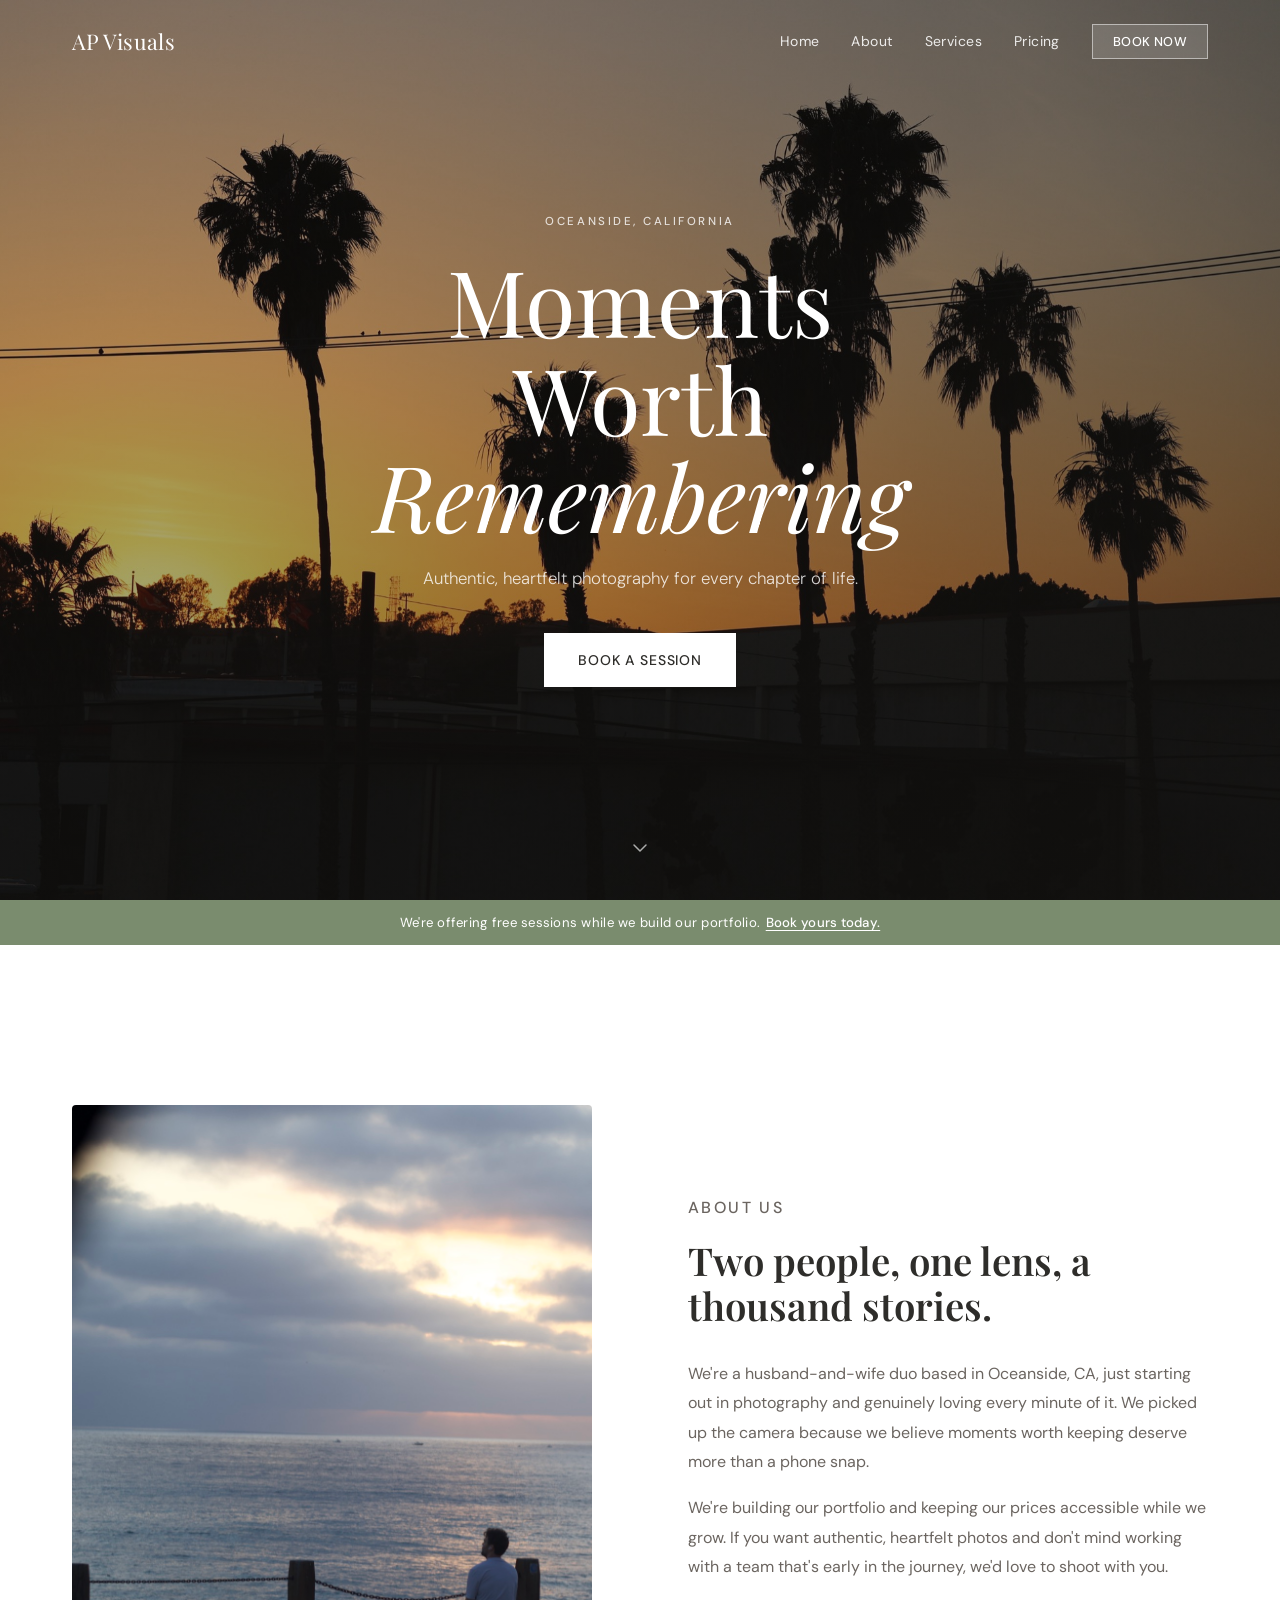
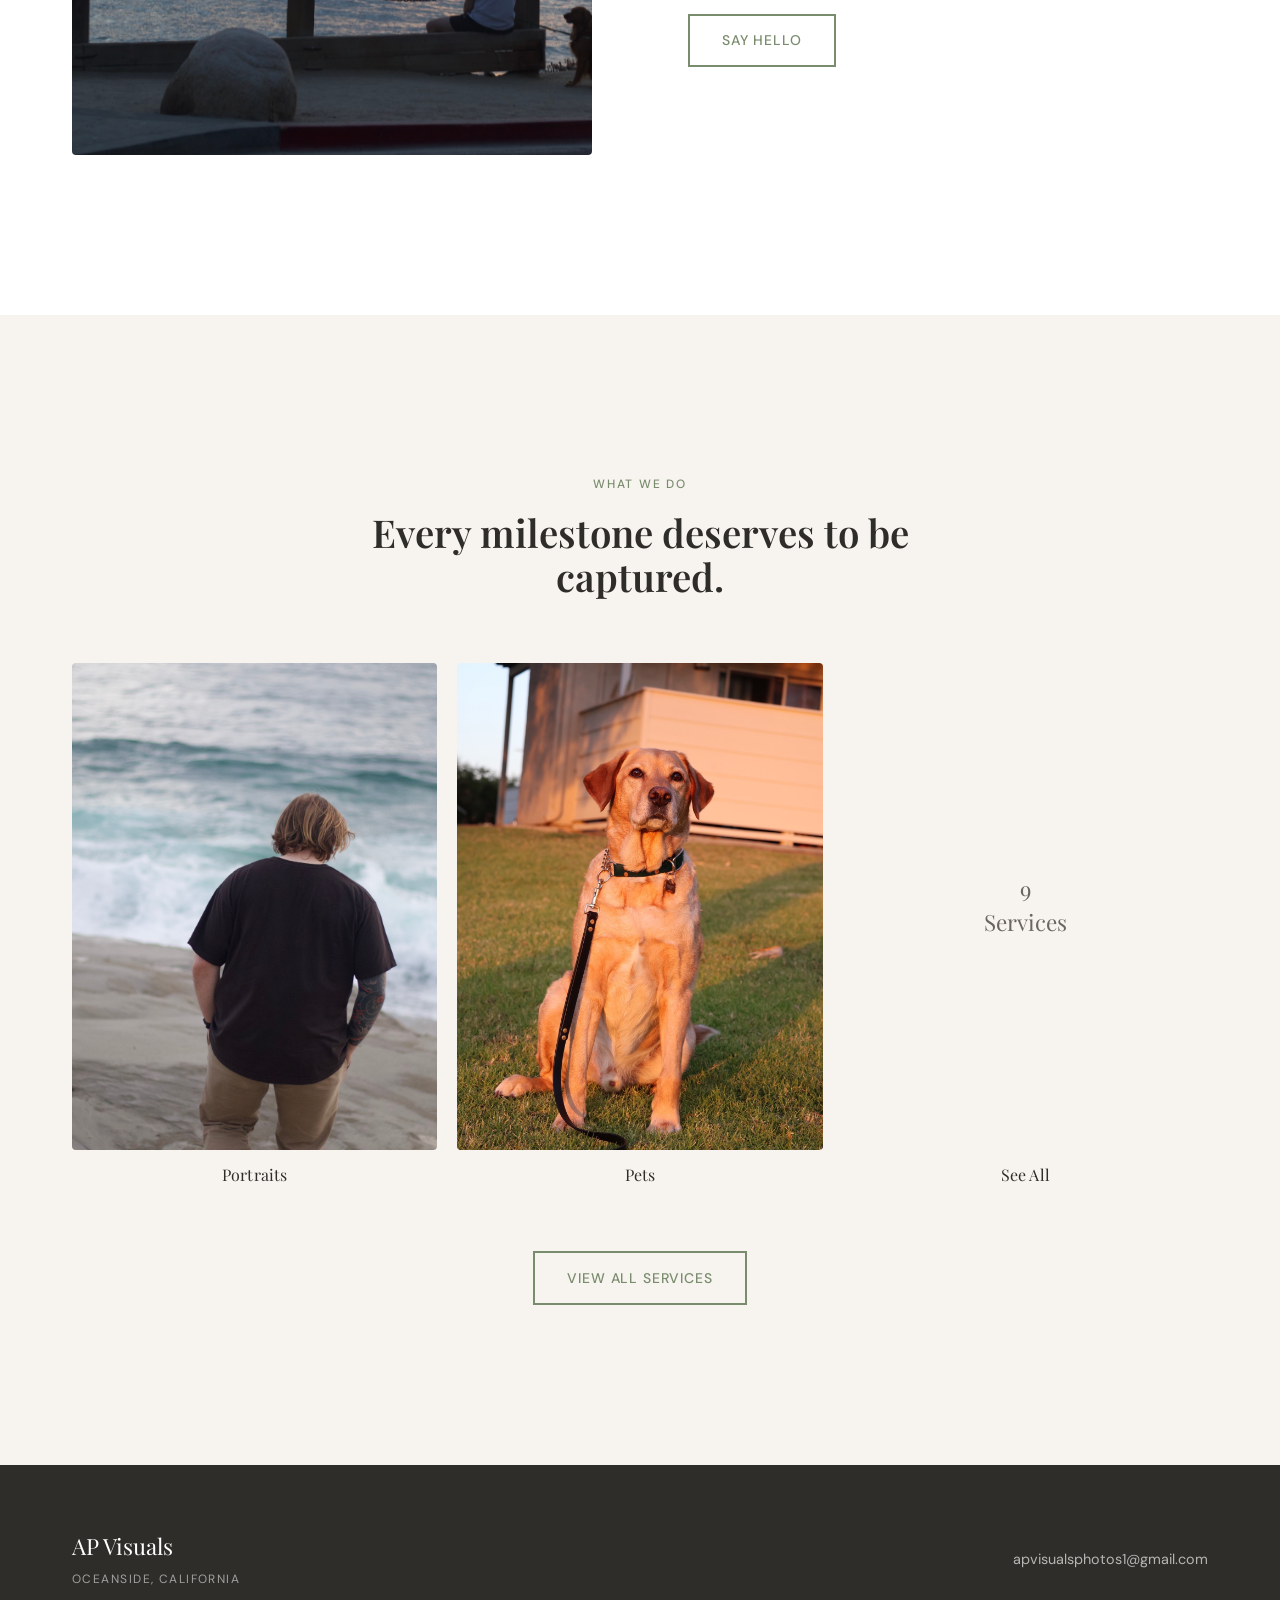
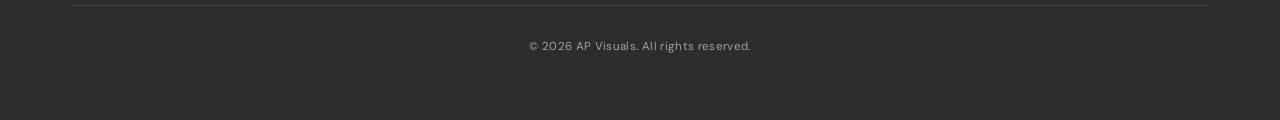
==== index.html @ c4704f96 "Update contact email to apvisualsphotos1@gmail.com across all pages Co-Authored-By: Claude Sonnet 4." ====
<!DOCTYPE html>
<html lang="en">
<head>
  <meta charset="UTF-8">
  <meta name="viewport" content="width=device-width, initial-scale=1.0">
  <meta name="description" content="AP Visuals - Professional photography in Oceanside, CA. Portraits, couples, families, pets, proposals, graduations, military homecomings, promotions, and retirements.">
  <title>AP Visuals | Oceanside, CA Photography</title>
  <link rel="preconnect" href="https://fonts.googleapis.com">
  <link rel="preconnect" href="https://fonts.gstatic.com" crossorigin>
  <link href="https://fonts.googleapis.com/css2?family=Playfair+Display:ital,wght@0,400;0,600;1,400&family=DM+Sans:opsz,wght@9..40,300;9..40,400;9..40,500&display=swap" rel="stylesheet">
  <link rel="stylesheet" href="css/styles.css?v=2">
  <script>if ('scrollRestoration' in history) history.scrollRestoration = 'manual';</script>
</head>
<body>

  <!-- ── Navigation ────────────────────────────── -->
  <nav class="nav" id="nav">
    <div class="nav__inner">
      <a href="#home" class="nav__logo">AP Visuals</a>
      <button class="nav__toggle" id="navToggle" aria-label="Open menu" aria-expanded="false">
        <span></span><span></span><span></span>
      </button>
      <ul class="nav__links" id="navLinks">
        <li><a href="#home">Home</a></li>
        <li><a href="#about">About</a></li>
        <li><a href="services.html">Services</a></li>
        <li><a href="pricing.html">Pricing</a></li>
        <li><a href="contact.html" class="nav__cta">Book Now</a></li>
      </ul>
    </div>
  </nav>

  <!-- ── Hero ──────────────────────────────────── -->
  <section class="hero" id="home">
    <div class="hero__image">
      <img
        src="Photos/IMG_0176.JPG"
        alt="Palm trees silhouetted against an Oceanside sunset"
        loading="eager"
      >
    </div>
    <div class="hero__overlay"></div>
    <div class="hero__content">
      <p class="hero__eyebrow">Oceanside, California</p>
      <h1 class="hero__title">Moments Worth<br><em>Remembering</em></h1>
      <p class="hero__sub">Authentic, heartfelt photography for every chapter of life.</p>
      <a href="contact.html" class="btn btn--light">Book a Session</a>
    </div>
    <a href="#about" class="hero__scroll" aria-label="Scroll down">
      <svg width="24" height="24" viewBox="0 0 24 24" fill="none" stroke="currentColor" stroke-width="1.5" stroke-linecap="round" stroke-linejoin="round">
        <polyline points="6 9 12 15 18 9"></polyline>
      </svg>
    </a>
  </section>

  <!-- ── Promo Banner ──────────────────────────── -->
  <div class="promo-banner">
    We're offering free sessions while we build our portfolio.<a href="contact.html">Book yours today.</a>
  </div>

  <!-- ── About ──────────────────────────────────── -->
  <section class="about" id="about">
    <div class="container about__grid">
      <div class="about__image fade-in">
        <img
          src="Photos/IMG_0569.jpg"
          alt="Person watching the ocean at sunset with their dog"
        >
      </div>
      <div class="about__text fade-in">
        <p class="section-eyebrow">About Us</p>
        <h2>Two people, one lens, a thousand stories.</h2>
        <p>We're a husband-and-wife duo based in Oceanside, CA, just starting out in photography and genuinely loving every minute of it. We picked up the camera because we believe moments worth keeping deserve more than a phone snap.</p>
        <p>We're building our portfolio and keeping our prices accessible while we grow. If you want authentic, heartfelt photos and don't mind working with a team that's early in the journey, we'd love to shoot with you.</p>
        <a href="contact.html" class="btn btn--outline">Say Hello</a>
      </div>
    </div>
  </section>

  <!-- ── Services Teaser ───────────────────────── -->
  <section class="services-teaser">
    <div class="container">
      <div class="section-header fade-in">
        <p class="section-eyebrow">What We Do</p>
        <h2>Every milestone deserves to be captured.</h2>
      </div>

      <div class="services-teaser__grid">

        <div class="service-card fade-in">
          <div class="service-card__image">
            <img src="Photos/IMG_0620.jpg" alt="Portrait at the Oceanside coast">
          </div>
          <p class="service-card__label">Portraits</p>
        </div>

        <div class="service-card fade-in">
          <div class="service-card__image">
            <img src="Photos/IMG_0163.JPG" alt="Golden retriever in golden hour light">
          </div>
          <p class="service-card__label">Pets</p>
        </div>

        <a href="services.html" class="service-card service-card--cta fade-in">
          <div class="service-card__image">
            <p>9<br>Services</p>
          </div>
          <p class="service-card__label">See All</p>
        </a>

      </div>

      <div class="services-teaser__cta fade-in">
        <a href="services.html" class="btn btn--outline">View All Services</a>
      </div>
    </div>
  </section>

  <!-- ── Footer ─────────────────────────────────── -->
  <footer class="footer" id="contact">
    <div class="container footer__inner">
      <div class="footer__brand">
        <p class="footer__logo">AP Visuals</p>
        <p class="footer__tagline">Oceanside, California</p>
      </div>
      <div class="footer__contact">
        <a href="mailto:apvisualsphotos1@gmail.com">apvisualsphotos1@gmail.com</a>
      </div>
      <p class="footer__copy">&copy; 2026 AP Visuals. All rights reserved.</p>
    </div>
  </footer>

  <button class="back-to-top" id="backToTop" aria-label="Back to top">
    <svg width="16" height="16" viewBox="0 0 24 24" fill="none" stroke="currentColor" stroke-width="2.5" stroke-linecap="round" stroke-linejoin="round">
      <polyline points="18 15 12 9 6 15"></polyline>
    </svg>
    Back to top
  </button>

  <script src="js/main.js"></script>
</body>
</html>
---- css/styles.css ----
/* ─── Custom Properties ─────────────────────────── */
:root {
  --bg:          #FFFFFF;
  --bg-alt:      #F7F4EF;
  --accent:      #7A8C6E;
  --accent-dark: #5E6E54;
  --text:        #2E2D2A;
  --text-light:  #6B6560;
  --white:       #FFFFFF;
  --border:      #E2DDD7;

  --font-serif: 'Playfair Display', Georgia, serif;
  --font-sans:  'DM Sans', system-ui, sans-serif;

  --space-sm:  1rem;
  --space-md:  2rem;
  --space-lg:  4rem;
  --space-xl:  6rem;
  --space-2xl: 10rem;

  --radius:     4px;
  --transition: 0.3s ease;
  --max-width:  1200px;
}

/* ─── Reset ─────────────────────────────────────── */
*, *::before, *::after { box-sizing: border-box; margin: 0; padding: 0; }
html { scroll-behavior: smooth; }
body {
  font-family: var(--font-sans);
  background: var(--bg);
  color: var(--text);
  line-height: 1.6;
  -webkit-font-smoothing: antialiased;
}
img { display: block; width: 100%; height: 100%; object-fit: cover; }
a { color: inherit; text-decoration: none; }
ul { list-style: none; }

/* ─── Typography ─────────────────────────────────── */
h1, h2, h3 {
  font-family: var(--font-serif);
  line-height: 1.15;
  font-weight: 600;
}
h2 { font-size: clamp(1.8rem, 3vw, 2.6rem); }

/* ─── Utilities ──────────────────────────────────── */
.container {
  max-width: var(--max-width);
  margin: 0 auto;
  padding: 0 var(--space-md);
}

.section-eyebrow {
  font-size: 0.75rem;
  font-weight: 500;
  letter-spacing: 0.15em;
  text-transform: uppercase;
  color: var(--accent);
  margin-bottom: var(--space-sm);
}

.section-header {
  text-align: center;
  margin-bottom: var(--space-lg);
}

.section-header h2 {
  max-width: 560px;
  margin: 0 auto;
}

/* ─── Buttons ────────────────────────────────────── */
.btn {
  display: inline-block;
  padding: 0.85rem 2rem;
  font-family: var(--font-sans);
  font-size: 0.875rem;
  font-weight: 500;
  letter-spacing: 0.06em;
  text-transform: uppercase;
  border: 2px solid transparent;
  cursor: pointer;
  transition: background var(--transition), color var(--transition), border-color var(--transition);
}

.btn--light {
  background: var(--white);
  color: var(--text);
  border-color: var(--white);
}
.btn--light:hover {
  background: transparent;
  color: var(--white);
}

.btn--outline {
  background: transparent;
  color: var(--accent);
  border-color: var(--accent);
}
.btn--outline:hover {
  background: var(--accent);
  color: var(--white);
}

.btn--primary {
  background: var(--accent);
  color: var(--white);
  border-color: var(--accent);
}
.btn--primary:hover {
  background: var(--accent-dark);
  border-color: var(--accent-dark);
}

/* ─── Navigation ─────────────────────────────────── */
.nav {
  position: fixed;
  top: 0;
  left: 0;
  right: 0;
  z-index: 100;
  padding: 1.5rem 0;
  transition: background var(--transition), padding var(--transition), box-shadow var(--transition);
}

.nav.scrolled {
  background: var(--bg);
  padding: 1rem 0;
  box-shadow: 0 1px 20px rgba(46, 45, 42, 0.08);
}

.nav__inner {
  max-width: var(--max-width);
  margin: 0 auto;
  padding: 0 var(--space-md);
  display: flex;
  align-items: center;
  justify-content: space-between;
}

.nav__logo {
  font-family: var(--font-serif);
  font-size: 1.35rem;
  color: var(--white);
  letter-spacing: 0.02em;
  transition: color var(--transition);
}
.nav.scrolled .nav__logo { color: var(--text); }

.nav__links {
  display: flex;
  align-items: center;
  gap: var(--space-md);
}

.nav__links a {
  font-size: 0.875rem;
  font-weight: 400;
  color: rgba(255, 255, 255, 0.88);
  letter-spacing: 0.03em;
  transition: color var(--transition);
}
.nav__links a:hover { color: var(--white); }
.nav.scrolled .nav__links a { color: var(--text-light); }
.nav.scrolled .nav__links a:hover { color: var(--text); }

.nav__cta {
  padding: 0.5rem 1.25rem !important;
  background: rgba(255, 255, 255, 0.15) !important;
  color: var(--white) !important;
  border: 1px solid rgba(255, 255, 255, 0.5) !important;
  font-weight: 500 !important;
  letter-spacing: 0.05em;
  font-size: 0.8rem !important;
  text-transform: uppercase;
  transition: background var(--transition), border-color var(--transition) !important;
}
.nav__cta:hover {
  background: var(--white) !important;
  color: var(--text) !important;
  border-color: var(--white) !important;
}
.nav.scrolled .nav__cta {
  background: var(--accent) !important;
  color: var(--white) !important;
  border-color: var(--accent) !important;
}
.nav.scrolled .nav__cta:hover {
  background: var(--accent-dark) !important;
  border-color: var(--accent-dark) !important;
}

/* Hamburger */
.nav__toggle {
  display: none;
  flex-direction: column;
  gap: 5px;
  background: none;
  border: none;
  cursor: pointer;
  padding: 4px;
}
.nav__toggle span {
  display: block;
  width: 24px;
  height: 2px;
  background: var(--white);
  transition: background var(--transition);
}
.nav.scrolled .nav__toggle span { background: var(--text); }

/* ─── Hero ───────────────────────────────────────── */
.hero {
  position: relative;
  height: 100svh;
  min-height: 620px;
  display: flex;
  align-items: center;
  justify-content: center;
  text-align: center;
  overflow: hidden;
}

.hero__image {
  position: absolute;
  inset: 0;
  z-index: 0;
}

.hero__overlay {
  position: absolute;
  inset: 0;
  background: linear-gradient(
    160deg,
    rgba(30, 28, 25, 0.28) 0%,
    rgba(30, 28, 25, 0.55) 100%
  );
  z-index: 1;
}

.hero__content {
  position: relative;
  z-index: 2;
  color: var(--white);
  padding: 0 var(--space-md);
  max-width: 720px;
  animation: fadeUp 1s 0.2s ease both;
}

.hero__eyebrow {
  font-size: 0.72rem;
  font-weight: 500;
  letter-spacing: 0.22em;
  text-transform: uppercase;
  color: rgba(255, 255, 255, 0.78);
  margin-bottom: 1.25rem;
}

.hero__title {
  font-family: var(--font-serif);
  font-size: clamp(3rem, 7.5vw, 5.75rem);
  line-height: 1.06;
  font-weight: 400;
  margin-bottom: 1.25rem;
}
.hero__title em {
  font-style: italic;
}

.hero__sub {
  font-size: 1.05rem;
  font-weight: 300;
  color: rgba(255, 255, 255, 0.82);
  line-height: 1.75;
  margin-bottom: 2.5rem;
}

.hero__scroll {
  position: absolute;
  bottom: 2rem;
  left: 50%;
  transform: translateX(-50%);
  z-index: 2;
  color: rgba(255, 255, 255, 0.65);
  animation: bounce 2s 1.5s ease-in-out infinite;
  transition: color var(--transition);
}
.hero__scroll:hover { color: var(--white); }

/* ─── About ──────────────────────────────────────── */
.about {
  padding: var(--space-2xl) 0;
}

.about__grid {
  display: grid;
  grid-template-columns: 1fr 1fr;
  gap: var(--space-xl);
  align-items: center;
}

.about__image {
  aspect-ratio: 4 / 5;
  overflow: hidden;
  border-radius: var(--radius);
}
.about__image img {
  transition: transform 0.65s ease;
}
.about__image:hover img { transform: scale(1.04); }

.about__text h2 {
  margin-bottom: var(--space-md);
}

.about__text p {
  font-size: 1rem;
  color: var(--text-light);
  line-height: 1.85;
  margin-bottom: var(--space-sm);
}

.about__text .btn { margin-top: var(--space-sm); }

/* ─── Services ───────────────────────────────────── */

.service-card {
  cursor: pointer;
  text-decoration: none;
  display: block;
}

.service-card__image {
  aspect-ratio: 3 / 4;
  overflow: hidden;
  border-radius: var(--radius);
}

.service-card__image img {
  transition: transform 0.55s ease;
  image-orientation: none;
}
.service-card:hover .service-card__image img { transform: scale(1.05); }

.service-card__image--placeholder {
  background: linear-gradient(145deg, #ede9e2 0%, #ddd8cf 100%);
}

.service-card__label {
  font-family: var(--font-serif);
  font-size: 1rem;
  font-weight: 400;
  color: var(--text);
  text-align: center;
  padding: 0.75rem 0 0;
  letter-spacing: 0.01em;
}

/* CTA card */
.service-card--cta .service-card__image {
  background: var(--bg-alt);
  display: flex;
  align-items: center;
  justify-content: center;
  transition: background var(--transition);
}
.service-card--cta:hover .service-card__image { background: var(--accent); }

.service-card--cta .service-card__image p {
  font-family: var(--font-serif);
  font-size: 1.4rem;
  font-weight: 400;
  color: var(--text-light);
  text-align: center;
  line-height: 1.5;
  transition: color var(--transition);
}
.service-card--cta:hover .service-card__image p { color: var(--white); }

/* Services teaser (homepage) */
.services-teaser {
  padding: var(--space-2xl) 0;
  background: var(--bg-alt);
}

.services-teaser__grid {
  display: grid;
  grid-template-columns: repeat(3, 1fr);
  gap: 1.25rem;
  margin-bottom: var(--space-lg);
}

.services-teaser__cta { text-align: center; }

/* Full services grid (services.html) */
.services-full {
  padding: var(--space-xl) 0 var(--space-2xl);
}

.services-full__grid {
  display: grid;
  grid-template-columns: repeat(3, 1fr);
  gap: 1.5rem 1.25rem;
}

/* ─── Nav active link ────────────────────────────── */
.nav__active {
  color: var(--accent) !important;
}

/* ─── Page Hero (inner pages) ────────────────────── */
.page-hero {
  position: relative;
  height: 42vh;
  min-height: 300px;
  display: flex;
  align-items: center;
  justify-content: center;
  text-align: center;
  overflow: hidden;
  margin-top: 0;
}

.page-hero__image {
  position: absolute;
  inset: 0;
  z-index: 0;
}

.page-hero__overlay {
  position: absolute;
  inset: 0;
  background: rgba(30, 28, 25, 0.58);
  z-index: 1;
}

.page-hero__content {
  position: relative;
  z-index: 2;
  color: var(--white);
  padding: 0 var(--space-md);
  animation: fadeUp 0.8s ease both;
}

.page-hero__title {
  font-family: var(--font-serif);
  font-size: clamp(2rem, 5vw, 3.5rem);
  font-weight: 400;
  margin-top: 0.75rem;
}

/* ─── Pricing intro ──────────────────────────────── */
.pricing-intro {
  padding: var(--space-lg) 0 0;
}

.pricing-intro__inner {
  max-width: 640px;
  margin: 0 auto;
  text-align: center;
}

.pricing-intro__inner p {
  font-size: 1rem;
  color: var(--text-light);
  line-height: 1.8;
  margin-bottom: var(--space-sm);
}

.pricing-intro__note {
  font-size: 0.8rem !important;
  letter-spacing: 0.04em;
  color: var(--accent) !important;
  text-transform: uppercase;
}

/* ─── Pricing cards ──────────────────────────────── */
.pricing-section {
  padding: var(--space-lg) 0 var(--space-2xl);
}

.pricing__grid {
  display: grid;
  grid-template-columns: repeat(3, 1fr);
  gap: 1.5rem;
  align-items: start;
  margin-bottom: var(--space-lg);
}

.pricing-card {
  background: var(--white);
  border: 1px solid var(--border);
  border-radius: var(--radius);
  padding: 2.5rem 2rem;
  display: flex;
  flex-direction: column;
  gap: var(--space-md);
  position: relative;
}

.pricing-card--featured {
  border-color: var(--accent);
  box-shadow: 0 8px 40px rgba(122, 140, 110, 0.15);
  transform: translateY(-8px);
}

.pricing-card__badge {
  position: absolute;
  top: -1px;
  left: 50%;
  transform: translateX(-50%);
  background: var(--accent);
  color: var(--white);
  font-size: 0.7rem;
  font-weight: 500;
  letter-spacing: 0.1em;
  text-transform: uppercase;
  padding: 0.3rem 1rem;
  border-radius: 0 0 4px 4px;
}

.pricing-card__name {
  font-family: var(--font-serif);
  font-size: 1.4rem;
  font-weight: 400;
  color: var(--text);
  margin-bottom: 0.5rem;
}

.pricing-card__price {
  margin-bottom: 0.25rem;
}

.pricing-card__price span {
  font-family: var(--font-serif);
  font-size: 3rem;
  font-weight: 600;
  color: var(--text);
  line-height: 1;
}

.pricing-card__sub {
  font-size: 0.875rem;
  color: var(--text-light);
  line-height: 1.5;
}

.pricing-card__features {
  list-style: none;
  display: flex;
  flex-direction: column;
  gap: 0.65rem;
  flex: 1;
}

.pricing-card__features li {
  font-size: 0.9rem;
  color: var(--text-light);
  padding-left: 1.25rem;
  position: relative;
}

.pricing-card__features li::before {
  content: '';
  position: absolute;
  left: 0;
  top: 0.55em;
  width: 6px;
  height: 6px;
  border-radius: 50%;
  background: var(--accent);
}

.pricing-card .btn {
  width: 100%;
  text-align: center;
}

.pricing__fine-print {
  text-align: center;
  font-size: 0.875rem;
  color: var(--text-light);
  max-width: 600px;
  margin: 0 auto;
  line-height: 1.8;
}

/* ─── FAQ ────────────────────────────────────────── */
.faq {
  padding: var(--space-2xl) 0;
  background: var(--bg-alt);
}

.faq__grid {
  display: grid;
  grid-template-columns: repeat(2, 1fr);
  gap: 2.5rem 4rem;
}

.faq__item h3 {
  font-family: var(--font-serif);
  font-size: 1.1rem;
  font-weight: 600;
  margin-bottom: 0.6rem;
  color: var(--text);
}

.faq__item p {
  font-size: 0.925rem;
  color: var(--text-light);
  line-height: 1.8;
}

.faq__item a {
  color: var(--accent);
  text-decoration: underline;
  text-underline-offset: 3px;
}

/* ─── Pricing CTA ────────────────────────────────── */
.pricing-cta {
  background: var(--text);
  padding: var(--space-xl) 0;
  text-align: center;
}

.pricing-cta__inner h2 {
  font-family: var(--font-serif);
  font-size: clamp(1.8rem, 3vw, 2.6rem);
  color: var(--white);
  font-weight: 400;
  margin-bottom: var(--space-sm);
}

.pricing-cta__inner p {
  color: rgba(255, 255, 255, 0.65);
  margin-bottom: var(--space-md);
  font-size: 1rem;
}

/* ─── Footer ─────────────────────────────────────── */
.footer {
  background: var(--text);
  color: rgba(255, 255, 255, 0.55);
  padding: var(--space-lg) 0;
}

.footer__inner {
  display: grid;
  grid-template-columns: 1fr 1fr;
  align-items: center;
  gap: var(--space-md);
  row-gap: var(--space-sm);
}

.footer__logo {
  font-family: var(--font-serif);
  font-size: 1.4rem;
  color: var(--white);
  margin-bottom: 0.3rem;
}
.footer__tagline {
  font-size: 0.75rem;
  letter-spacing: 0.12em;
  text-transform: uppercase;
}

.footer__contact { text-align: right; }
.footer__contact a {
  font-size: 0.9rem;
  color: rgba(255, 255, 255, 0.65);
  transition: color var(--transition);
}
.footer__contact a:hover { color: var(--white); }

.footer__copy {
  grid-column: 1 / -1;
  font-size: 0.72rem;
  padding-top: var(--space-md);
  border-top: 1px solid rgba(255, 255, 255, 0.1);
  text-align: center;
  letter-spacing: 0.03em;
}

/* ─── Contact form ───────────────────────────────── */
.contact-section {
  padding: var(--space-2xl) 0;
}

.contact-section__inner {
  display: grid;
  grid-template-columns: 1fr 2fr;
  gap: var(--space-xl);
  align-items: start;
}

.contact-intro h2 {
  margin-bottom: var(--space-sm);
}

.contact-intro p {
  font-size: 0.975rem;
  color: var(--text-light);
  line-height: 1.8;
  margin-top: var(--space-sm);
}

.contact-form {
  display: flex;
  flex-direction: column;
  gap: 1.5rem;
}

.form-row {
  display: grid;
  grid-template-columns: 1fr 1fr;
  gap: 1.25rem;
}

.form-group {
  display: flex;
  flex-direction: column;
  gap: 0.5rem;
}

.form-group label {
  font-size: 0.825rem;
  font-weight: 500;
  letter-spacing: 0.04em;
  color: var(--text);
}

.form-required { color: var(--accent); }
.form-optional { color: var(--text-light); font-weight: 400; }

.form-group input,
.form-group select,
.form-group textarea {
  font-family: var(--font-sans);
  font-size: 0.95rem;
  color: var(--text);
  background: var(--white);
  border: 1.5px solid var(--border);
  border-radius: var(--radius);
  padding: 0.75rem 1rem;
  width: 100%;
  transition: border-color var(--transition), box-shadow var(--transition);
  appearance: none;
  -webkit-appearance: none;
}

.form-group select {
  background-image: url("data:image/svg+xml,%3Csvg xmlns='http://www.w3.org/2000/svg' width='12' height='12' viewBox='0 0 24 24' fill='none' stroke='%236B6560' stroke-width='2' stroke-linecap='round' stroke-linejoin='round'%3E%3Cpolyline points='6 9 12 15 18 9'%3E%3C/polyline%3E%3C/svg%3E");
  background-repeat: no-repeat;
  background-position: right 1rem center;
  padding-right: 2.5rem;
  cursor: pointer;
}

.form-group input::placeholder,
.form-group textarea::placeholder {
  color: #b0aaa4;
}

.form-group input:focus,
.form-group select:focus,
.form-group textarea:focus {
  outline: none;
  border-color: var(--accent);
  box-shadow: 0 0 0 3px rgba(122, 140, 110, 0.12);
}

.form-group textarea {
  resize: vertical;
  min-height: 130px;
}

.form-submit {
  flex-direction: row;
  align-items: center;
  gap: 1.25rem;
}

.form-note {
  font-size: 0.8rem;
  color: var(--text-light);
}

.form-success {
  display: none;
  background: #f0f4ee;
  border: 1px solid var(--accent);
  border-radius: var(--radius);
  padding: 1rem 1.25rem;
  font-size: 0.9rem;
  color: var(--accent-dark);
}

@media (max-width: 900px) {
  .contact-section__inner { grid-template-columns: 1fr; gap: var(--space-lg); }
  .form-row { grid-template-columns: 1fr; }
}

/* ─── Promo banner ───────────────────────────────── */
.promo-banner {
  background: var(--accent);
  color: var(--white);
  text-align: center;
  padding: 0.75rem var(--space-md);
  font-size: 0.825rem;
  letter-spacing: 0.02em;
  line-height: 1.6;
}
.promo-banner a {
  color: var(--white);
  font-weight: 500;
  text-decoration: underline;
  text-underline-offset: 3px;
  margin-left: 0.35rem;
}
.promo-banner a:hover { opacity: 0.82; }

/* ─── Back to top ────────────────────────────────── */
.back-to-top {
  position: fixed;
  bottom: 2rem;
  left: 50%;
  transform: translateX(-50%) translateY(12px);
  z-index: 50;
  display: flex;
  align-items: center;
  gap: 0.4rem;
  background: var(--text);
  color: var(--white);
  border: none;
  border-radius: 100px;
  padding: 0.6rem 1.25rem;
  font-family: var(--font-sans);
  font-size: 0.72rem;
  font-weight: 500;
  letter-spacing: 0.1em;
  text-transform: uppercase;
  cursor: pointer;
  opacity: 0;
  pointer-events: none;
  transition: opacity 0.3s ease, transform 0.3s ease, background var(--transition);
}
.back-to-top.visible {
  opacity: 1;
  pointer-events: auto;
  transform: translateX(-50%) translateY(0);
}
.back-to-top:hover { background: var(--accent); }

/* ─── Animations ─────────────────────────────────── */
@keyframes fadeUp {
  from { opacity: 0; transform: translateY(28px); }
  to   { opacity: 1; transform: translateY(0); }
}

@keyframes bounce {
  0%, 100% { transform: translateX(-50%) translateY(0); }
  50%       { transform: translateX(-50%) translateY(8px); }
}

.fade-in {
  opacity: 0;
  transform: translateY(22px);
  transition: opacity 0.7s ease, transform 0.7s ease;
}
.fade-in.visible {
  opacity: 1;
  transform: none;
}

/* stagger service cards */
.services__grid .service-card:nth-child(2) { transition-delay: 0.08s; }
.services__grid .service-card:nth-child(3) { transition-delay: 0.16s; }
.services__grid .service-card:nth-child(4) { transition-delay: 0.08s; }
.services__grid .service-card:nth-child(5) { transition-delay: 0.16s; }
.services__grid .service-card:nth-child(6) { transition-delay: 0.24s; }
.services__grid .service-card:nth-child(7) { transition-delay: 0.08s; }
.services__grid .service-card:nth-child(8) { transition-delay: 0.16s; }
.services__grid .service-card:nth-child(9) { transition-delay: 0.24s; }

/* ─── Responsive ─────────────────────────────────── */
@media (max-width: 900px) {
  .services-teaser__grid { grid-template-columns: repeat(2, 1fr); }
  .services-full__grid { grid-template-columns: repeat(2, 1fr); }
  .pricing__grid { grid-template-columns: 1fr; max-width: 420px; margin-left: auto; margin-right: auto; }
  .pricing-card--featured { transform: none; }
  .faq__grid { grid-template-columns: 1fr; gap: 2rem; }
}

@media (max-width: 768px) {
  .nav__toggle { display: flex; }

  .nav__links {
    position: fixed;
    inset: 0 0 0 auto;
    width: min(300px, 80vw);
    background: var(--bg);
    flex-direction: column;
    align-items: flex-start;
    justify-content: center;
    padding: var(--space-xl) var(--space-lg);
    gap: var(--space-md);
    transform: translateX(100%);
    transition: transform 0.35s ease;
    box-shadow: -4px 0 40px rgba(30, 28, 25, 0.14);
  }
  .nav__links.open { transform: translateX(0); }

  .nav__links a {
    font-size: 1.1rem !important;
    color: var(--text-light) !important;
    border: none !important;
    background: none !important;
    padding: 0 !important;
    letter-spacing: 0;
    text-transform: none;
  }
  .nav__links a:hover { color: var(--text) !important; }

  .nav__cta {
    background: var(--accent) !important;
    color: var(--white) !important;
    border: 2px solid var(--accent) !important;
    padding: 0.65rem 1.5rem !important;
    width: 100%;
    text-align: center;
    text-transform: uppercase;
    letter-spacing: 0.06em;
    font-size: 0.8rem !important;
  }

  .about__grid {
    grid-template-columns: 1fr;
    gap: var(--space-lg);
  }
  .about__image { aspect-ratio: 16 / 10; }

  .footer__inner { grid-template-columns: 1fr; }
  .footer__contact { text-align: left; }
}

@media (max-width: 520px) {
  .services-teaser__grid,
  .services-full__grid {
    grid-template-columns: repeat(2, 1fr);
    gap: 0.875rem;
  }
}
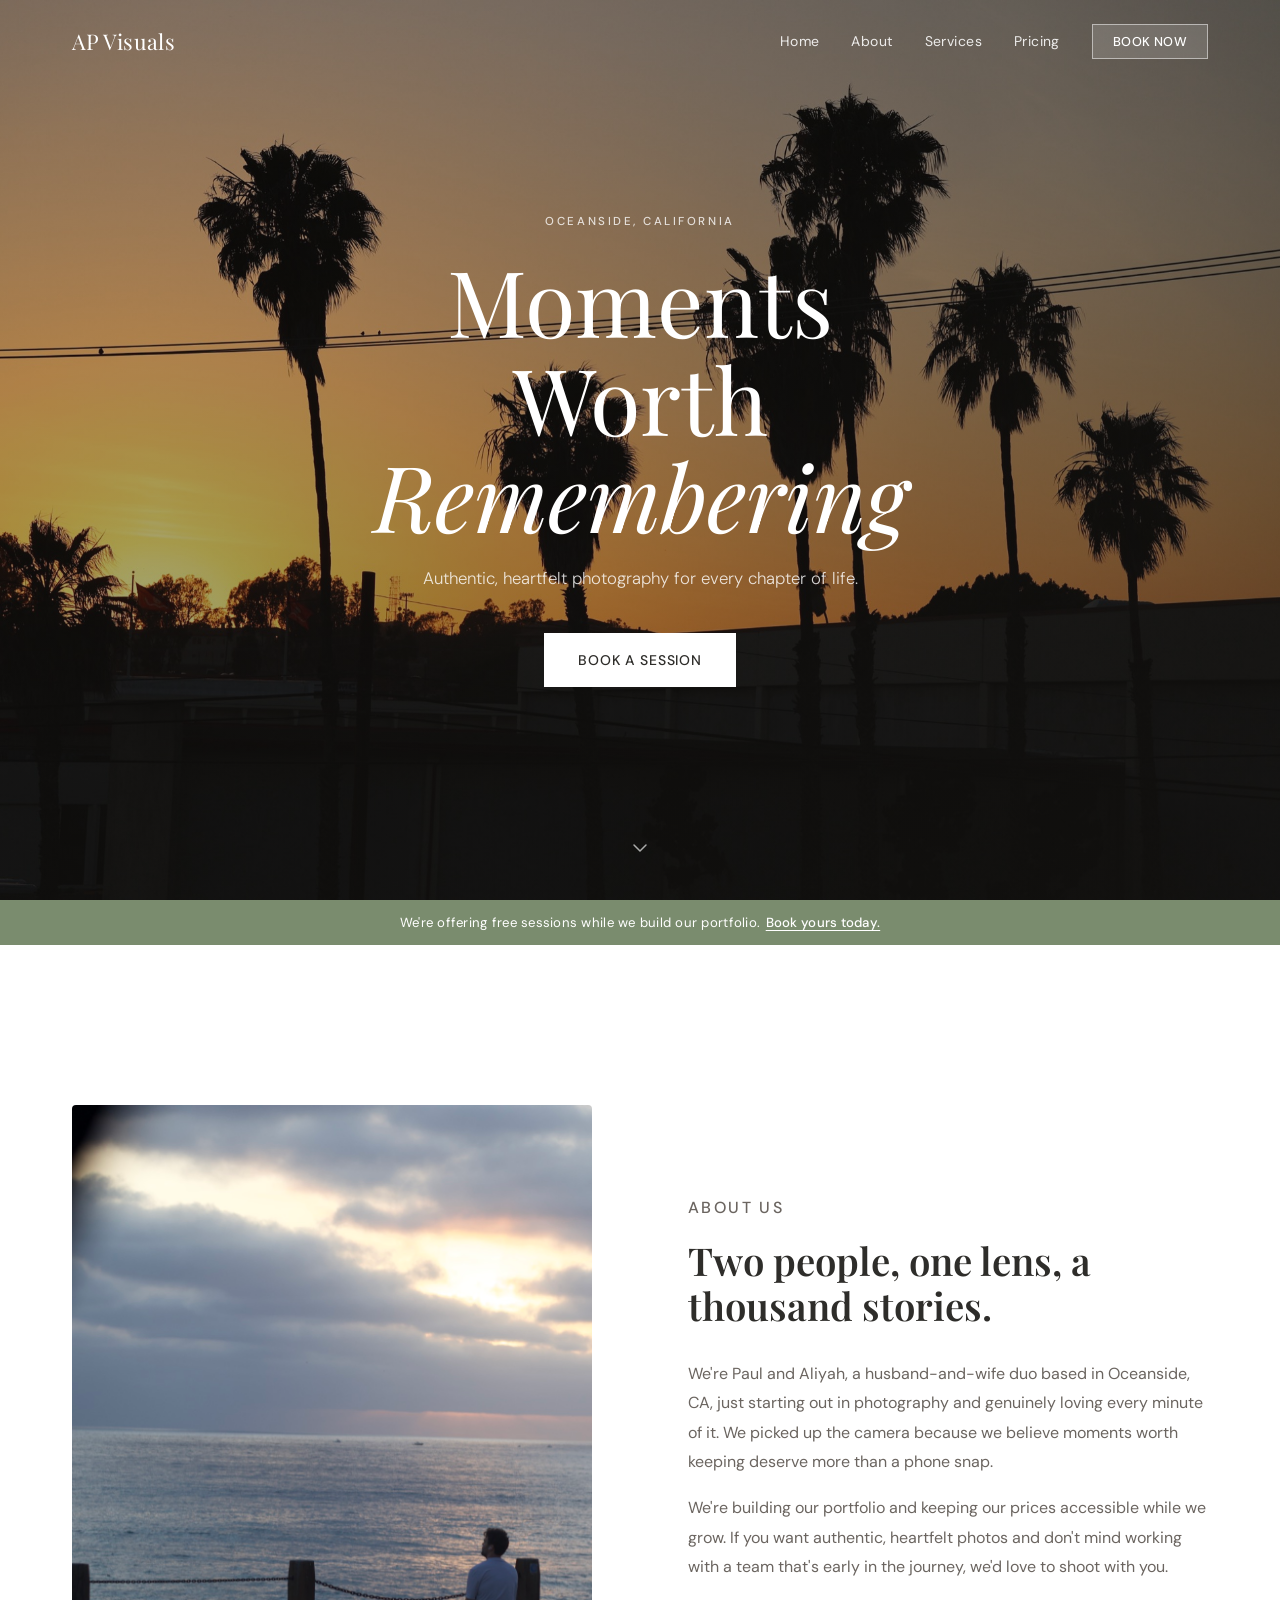
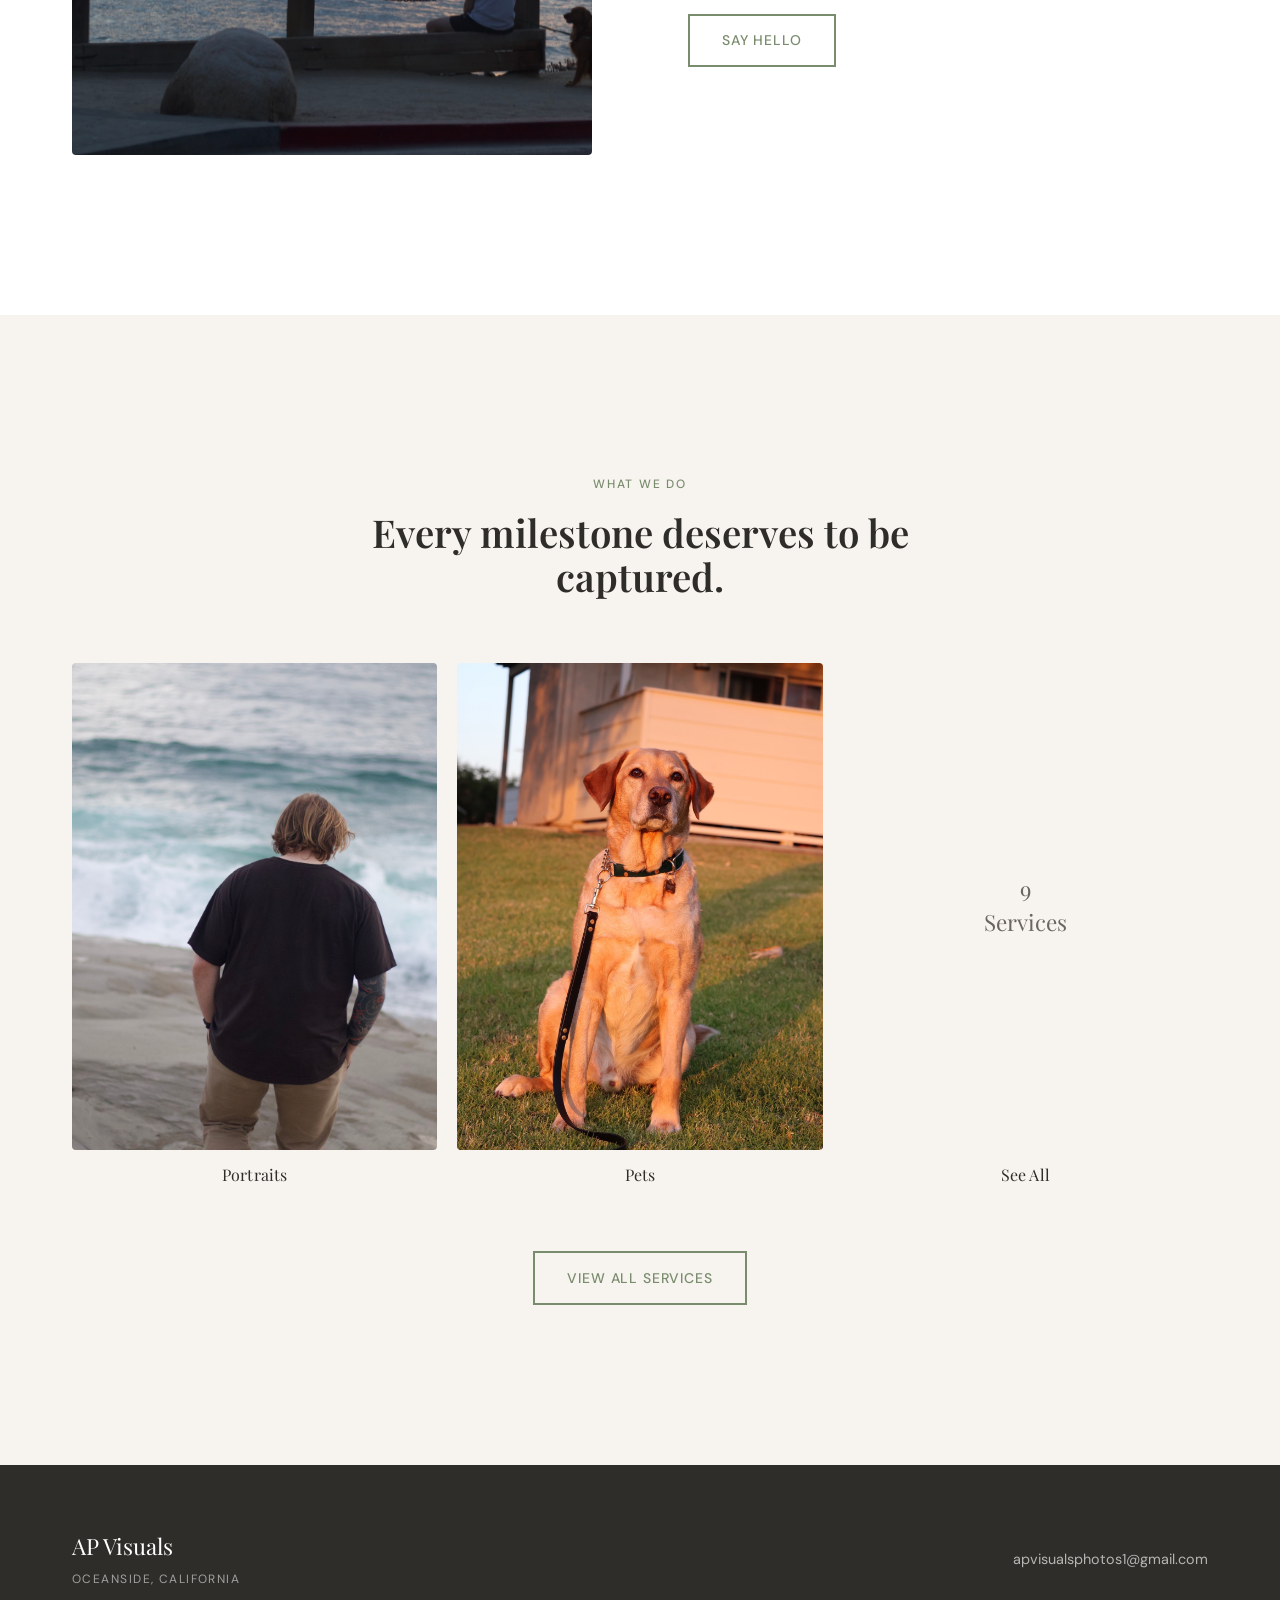
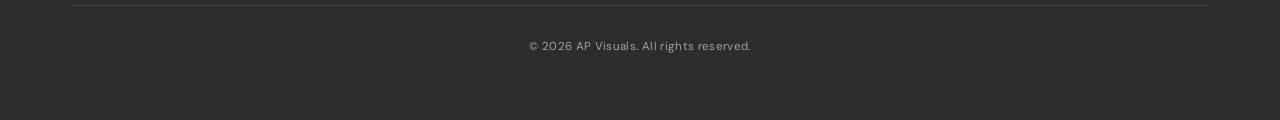
==== commit 002af205: "Add Paul and Aliyah's names to About section Co-Authored-By: Claude Sonnet 4.6 <noreply@anthropic.co" ====
--- a/index.html
+++ b/index.html
@@ -70,7 +70,7 @@
       <div class="about__text fade-in">
         <p class="section-eyebrow">About Us</p>
         <h2>Two people, one lens, a thousand stories.</h2>
-        <p>We're a husband-and-wife duo based in Oceanside, CA, just starting out in photography and genuinely loving every minute of it. We picked up the camera because we believe moments worth keeping deserve more than a phone snap.</p>
+        <p>We're Paul and Aliyah, a husband-and-wife duo based in Oceanside, CA, just starting out in photography and genuinely loving every minute of it. We picked up the camera because we believe moments worth keeping deserve more than a phone snap.</p>
         <p>We're building our portfolio and keeping our prices accessible while we grow. If you want authentic, heartfelt photos and don't mind working with a team that's early in the journey, we'd love to shoot with you.</p>
         <a href="contact.html" class="btn btn--outline">Say Hello</a>
       </div>
--- a/css/styles.css
+++ b/css/styles.css
@@ -797,6 +797,21 @@
   padding: 1rem 1.25rem;
   font-size: 0.9rem;
   color: var(--accent-dark);
+}
+
+.form-error {
+  display: none;
+  background: #fdf0f0;
+  border: 1px solid #d9756a;
+  border-radius: var(--radius);
+  padding: 1rem 1.25rem;
+  font-size: 0.9rem;
+  color: #8b3a33;
+}
+.form-error a {
+  color: #8b3a33;
+  text-decoration: underline;
+  text-underline-offset: 3px;
 }
 
 @media (max-width: 900px) {
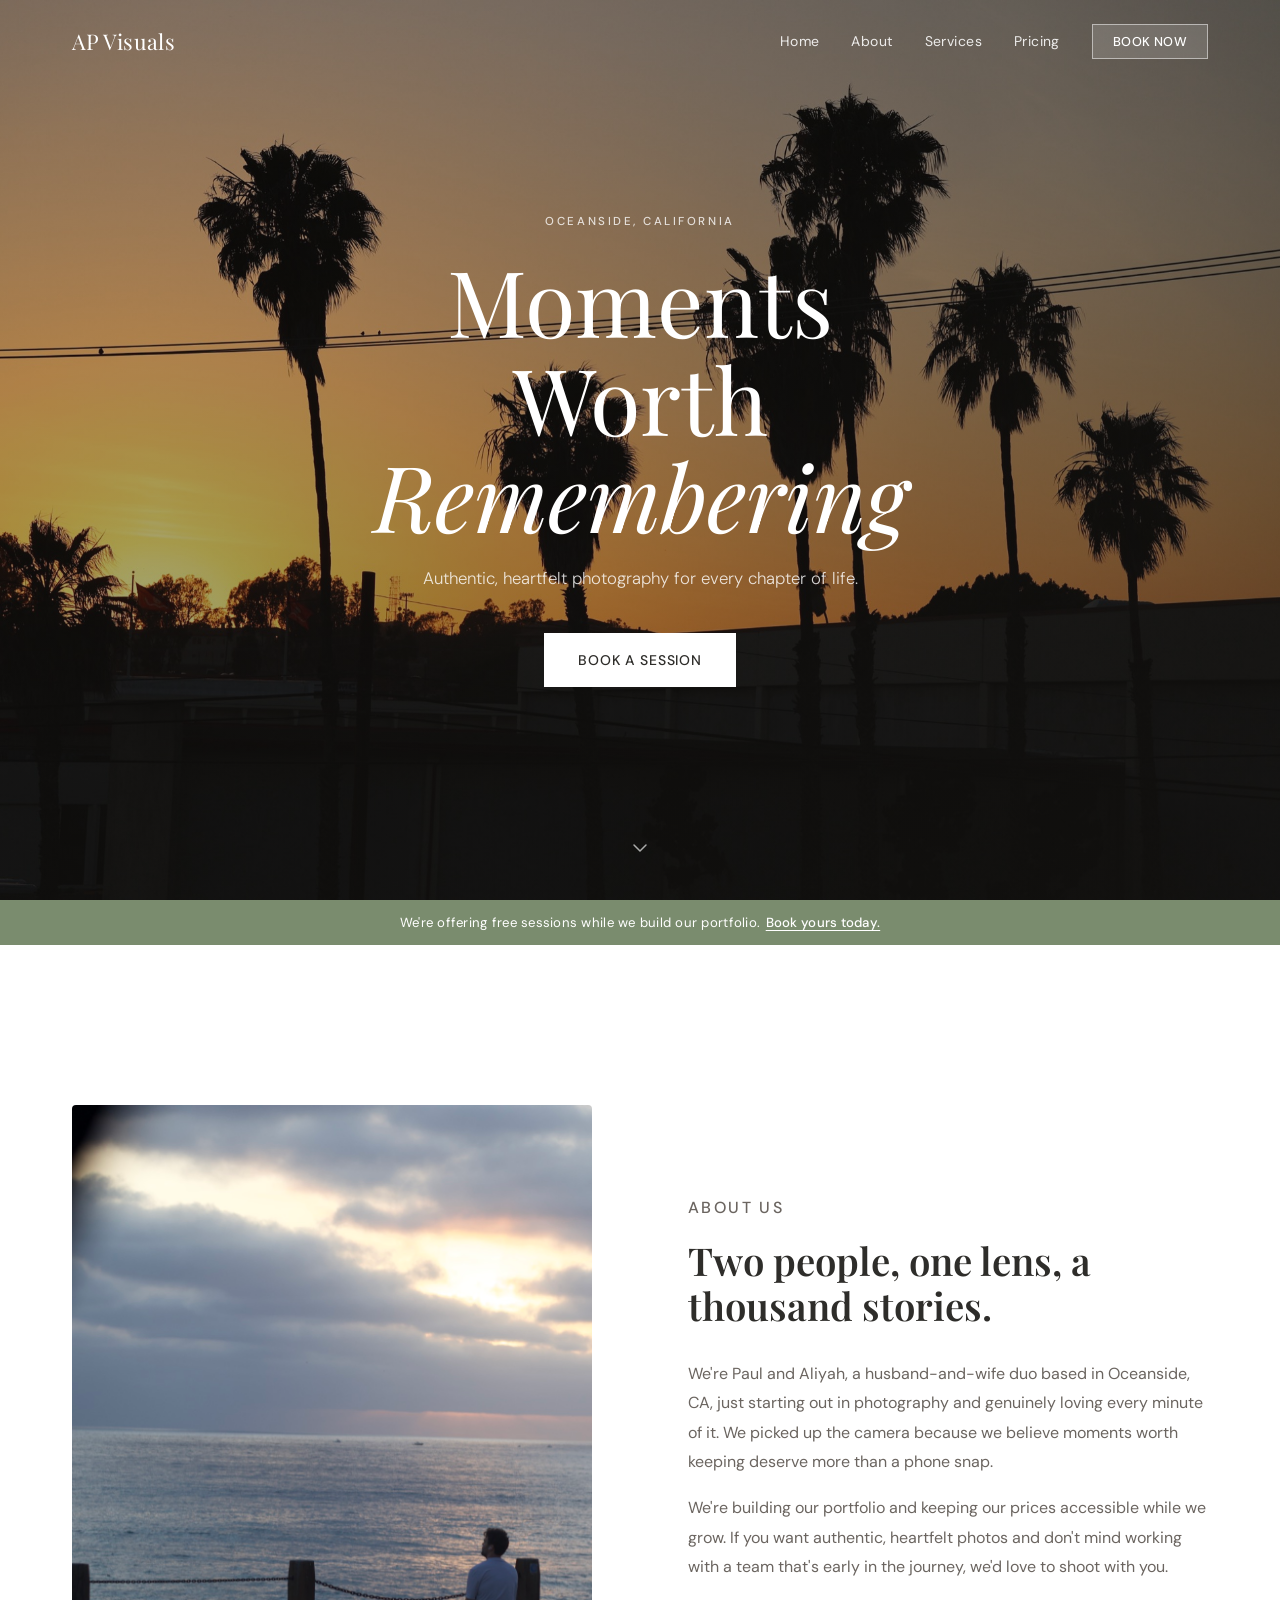
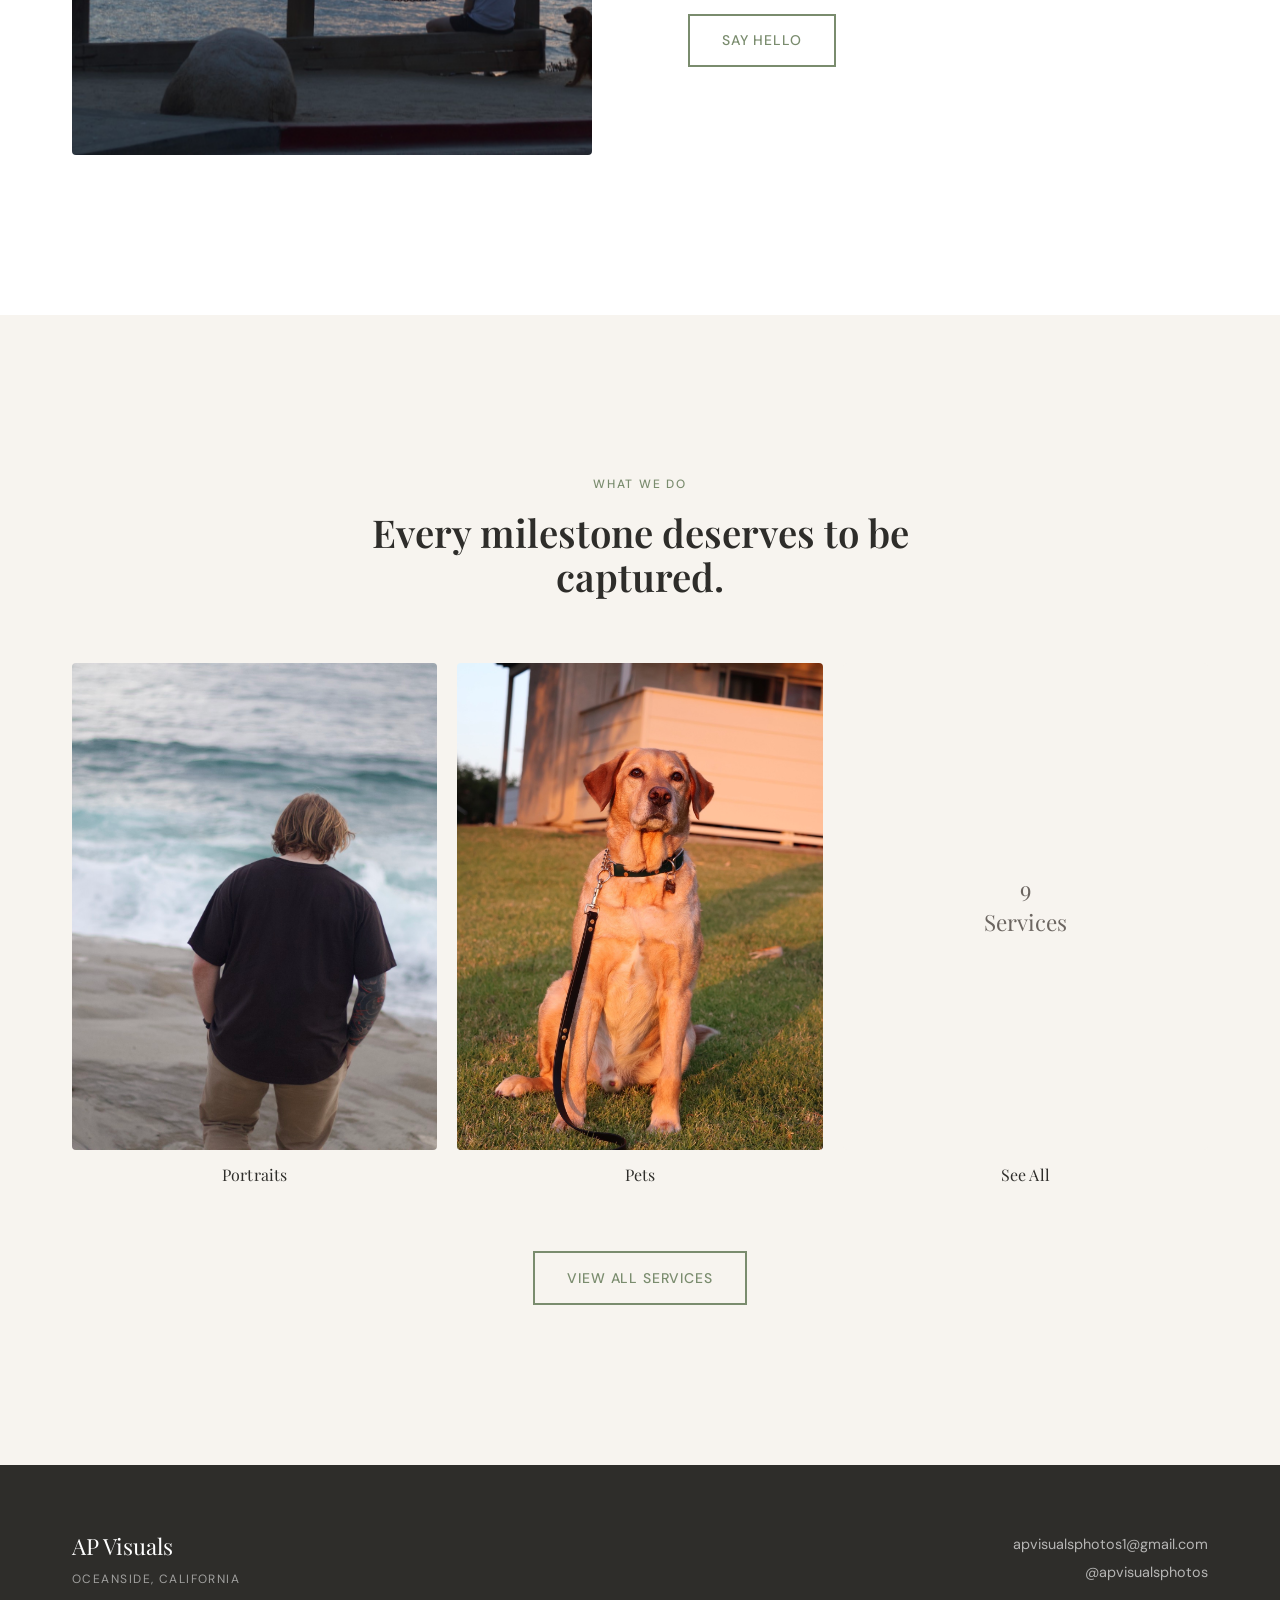
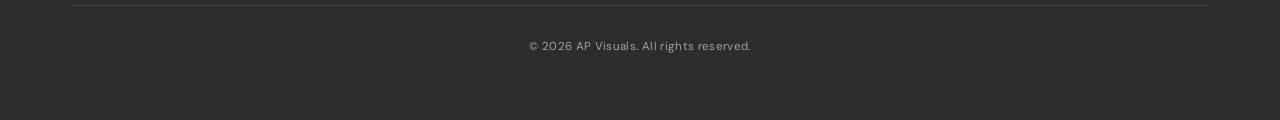
==== commit e642212f: "Add Instagram link to footer across all pages Co-Authored-By: Claude Sonnet 4.6 <noreply@anthropic.c" ====
--- a/index.html
+++ b/index.html
@@ -8,7 +8,7 @@
   <link rel="preconnect" href="https://fonts.googleapis.com">
   <link rel="preconnect" href="https://fonts.gstatic.com" crossorigin>
   <link href="https://fonts.googleapis.com/css2?family=Playfair+Display:ital,wght@0,400;0,600;1,400&family=DM+Sans:opsz,wght@9..40,300;9..40,400;9..40,500&display=swap" rel="stylesheet">
-  <link rel="stylesheet" href="css/styles.css?v=2">
+  <link rel="stylesheet" href="css/styles.css?v=3">
   <script>if ('scrollRestoration' in history) history.scrollRestoration = 'manual';</script>
 </head>
 <body>
@@ -125,6 +125,7 @@
       </div>
       <div class="footer__contact">
         <a href="mailto:apvisualsphotos1@gmail.com">apvisualsphotos1@gmail.com</a>
+        <a href="https://www.instagram.com/apvisualsphotos" target="_blank" rel="noopener">@apvisualsphotos</a>
       </div>
       <p class="footer__copy">&copy; 2026 AP Visuals. All rights reserved.</p>
     </div>
--- a/css/styles.css
+++ b/css/styles.css
@@ -668,7 +668,13 @@
   text-transform: uppercase;
 }
 
-.footer__contact { text-align: right; }
+.footer__contact {
+  text-align: right;
+  display: flex;
+  flex-direction: column;
+  gap: 0.3rem;
+  align-items: flex-end;
+}
 .footer__contact a {
   font-size: 0.9rem;
   color: rgba(255, 255, 255, 0.65);
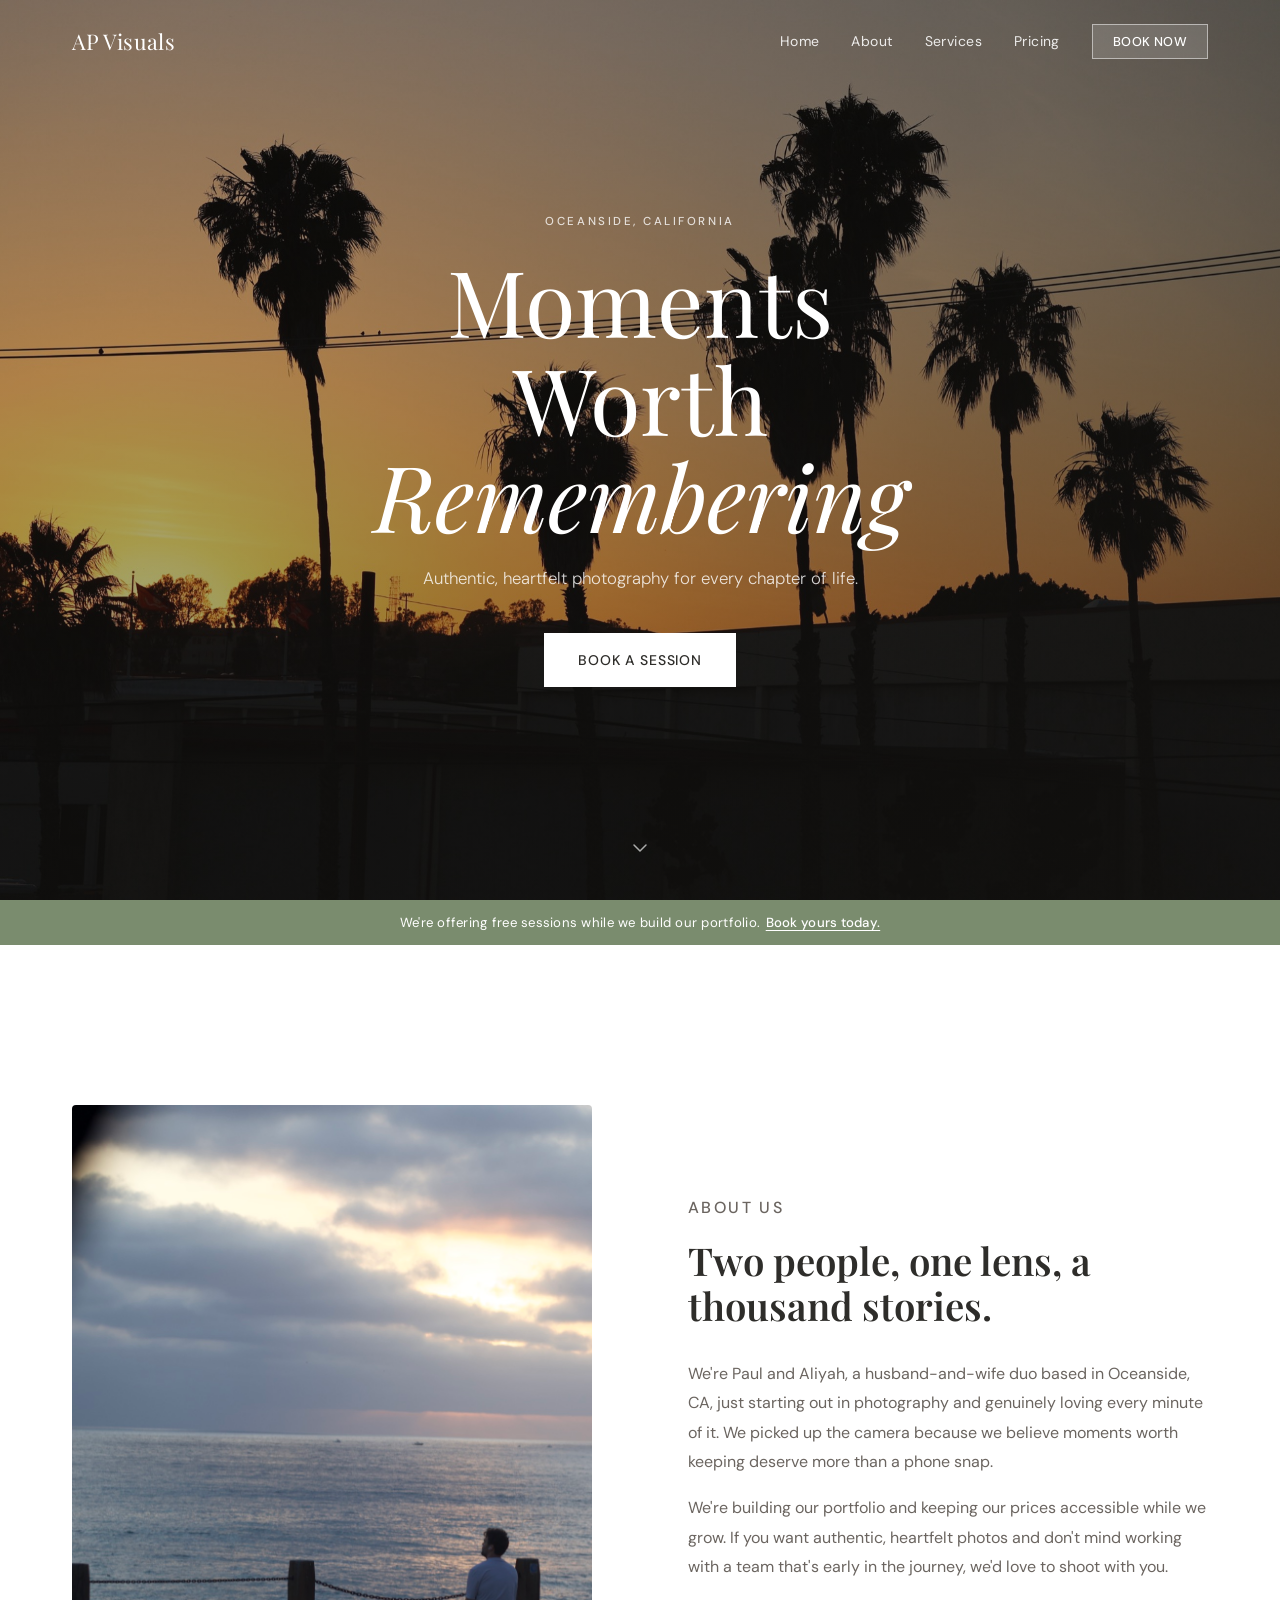
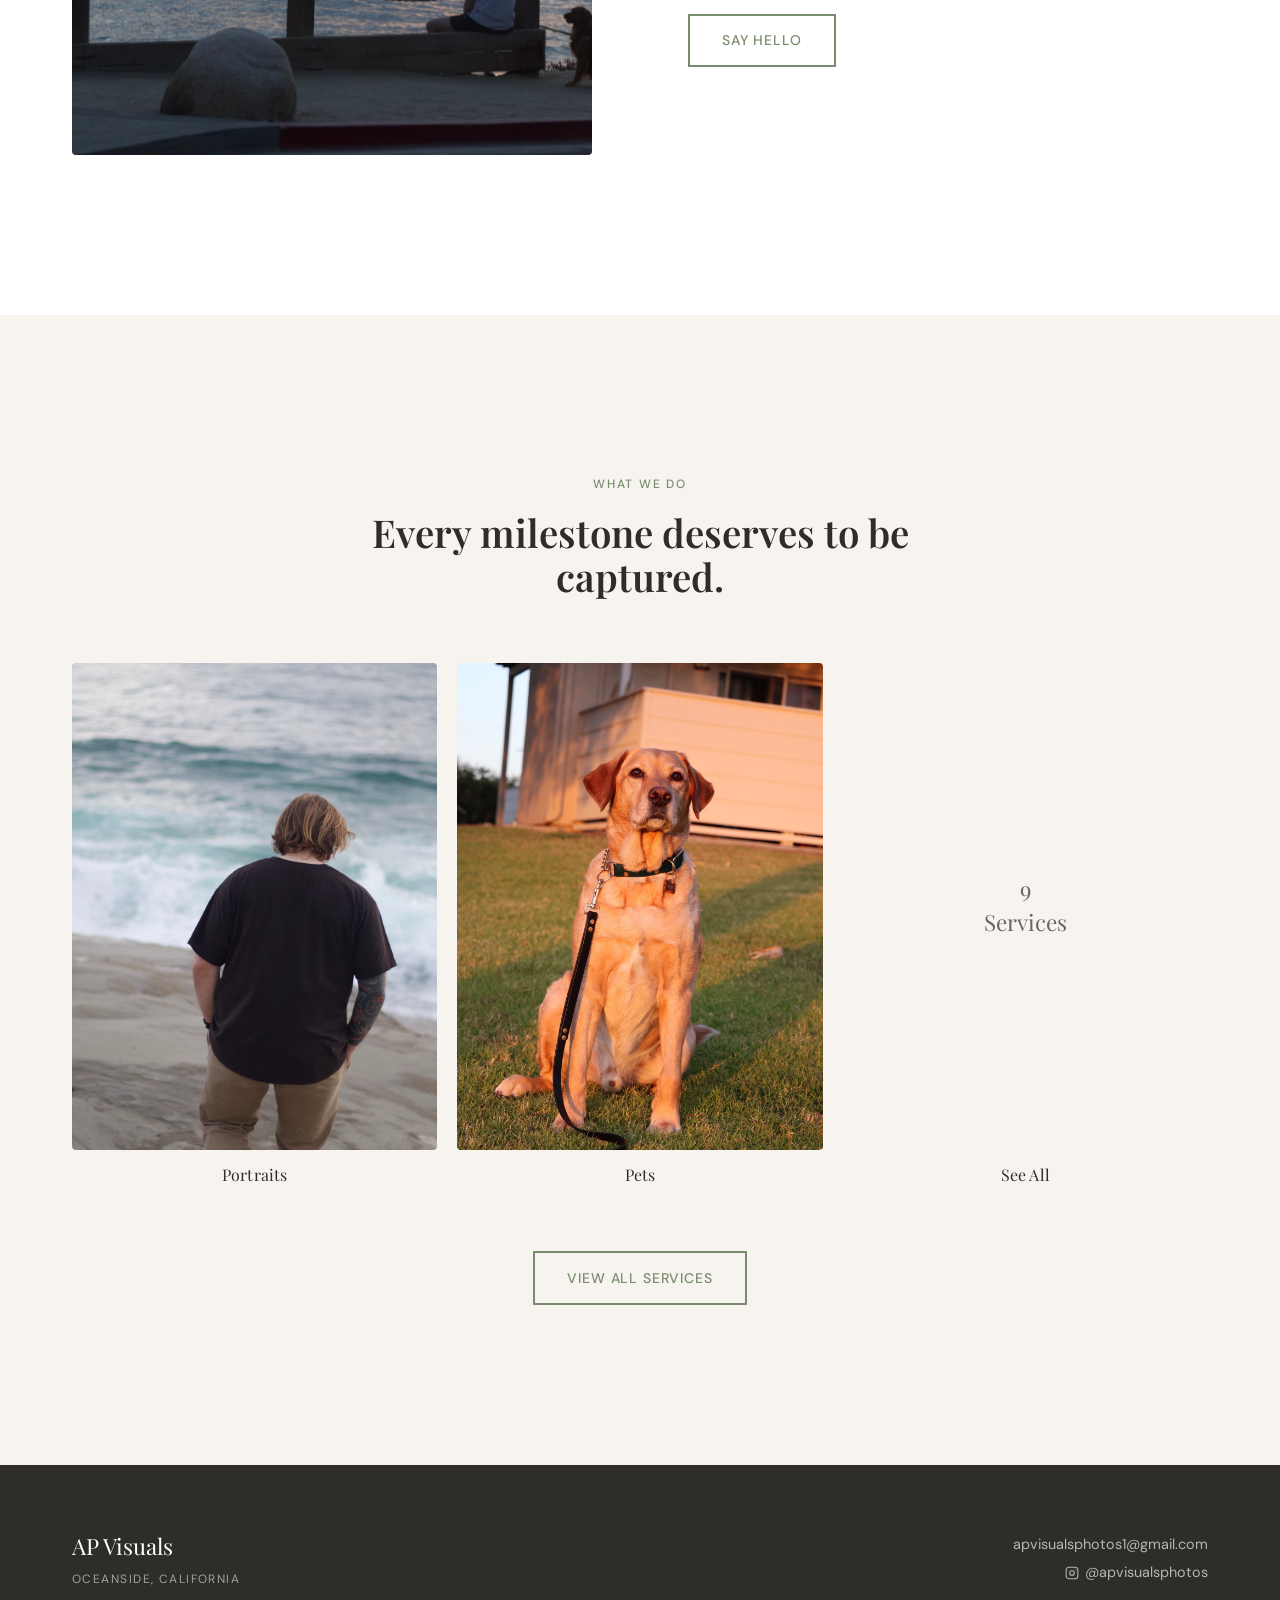
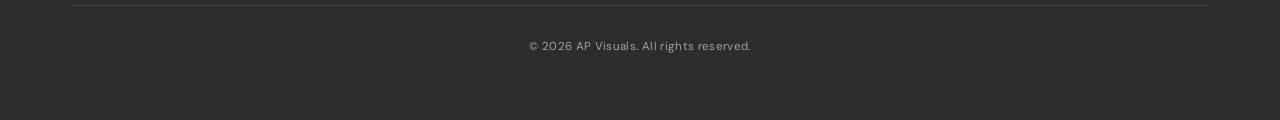
==== commit 8e4f6c24: "Add Instagram icon to footer IG link across all pages Co-Authored-By: Claude Sonnet 4.6 <noreply@ant" ====
--- a/index.html
+++ b/index.html
@@ -8,7 +8,7 @@
   <link rel="preconnect" href="https://fonts.googleapis.com">
   <link rel="preconnect" href="https://fonts.gstatic.com" crossorigin>
   <link href="https://fonts.googleapis.com/css2?family=Playfair+Display:ital,wght@0,400;0,600;1,400&family=DM+Sans:opsz,wght@9..40,300;9..40,400;9..40,500&display=swap" rel="stylesheet">
-  <link rel="stylesheet" href="css/styles.css?v=3">
+  <link rel="stylesheet" href="css/styles.css?v=4">
   <script>if ('scrollRestoration' in history) history.scrollRestoration = 'manual';</script>
 </head>
 <body>
@@ -125,7 +125,10 @@
       </div>
       <div class="footer__contact">
         <a href="mailto:apvisualsphotos1@gmail.com">apvisualsphotos1@gmail.com</a>
-        <a href="https://www.instagram.com/apvisualsphotos" target="_blank" rel="noopener">@apvisualsphotos</a>
+        <a href="https://www.instagram.com/apvisualsphotos" target="_blank" rel="noopener" class="footer__ig">
+          <svg width="14" height="14" viewBox="0 0 24 24" fill="none" stroke="currentColor" stroke-width="1.8" stroke-linecap="round" stroke-linejoin="round"><rect x="2" y="2" width="20" height="20" rx="5" ry="5"/><circle cx="12" cy="12" r="4"/><circle cx="17.5" cy="6.5" r="0.8" fill="currentColor" stroke="none"/></svg>
+          @apvisualsphotos
+        </a>
       </div>
       <p class="footer__copy">&copy; 2026 AP Visuals. All rights reserved.</p>
     </div>
--- a/css/styles.css
+++ b/css/styles.css
@@ -681,6 +681,12 @@
   transition: color var(--transition);
 }
 .footer__contact a:hover { color: var(--white); }
+
+.footer__ig {
+  display: flex;
+  align-items: center;
+  gap: 0.4rem;
+}
 
 .footer__copy {
   grid-column: 1 / -1;
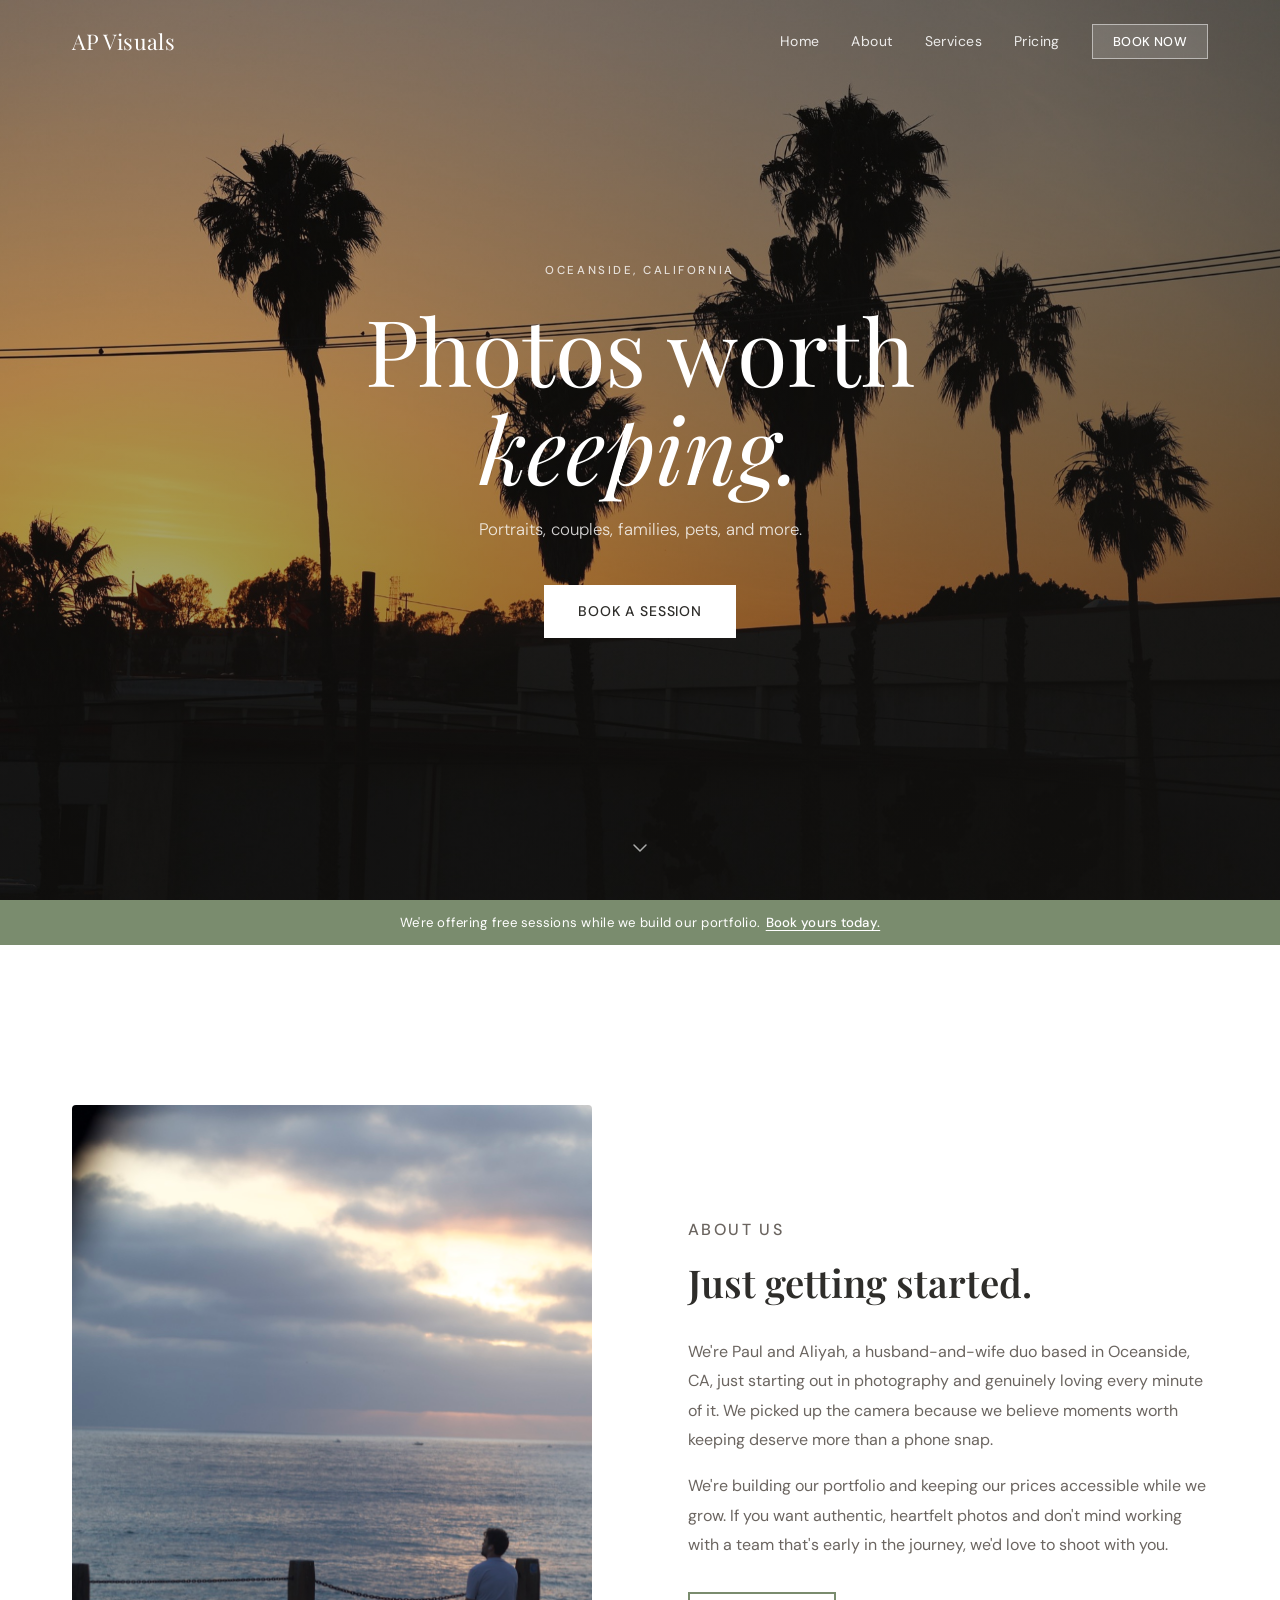
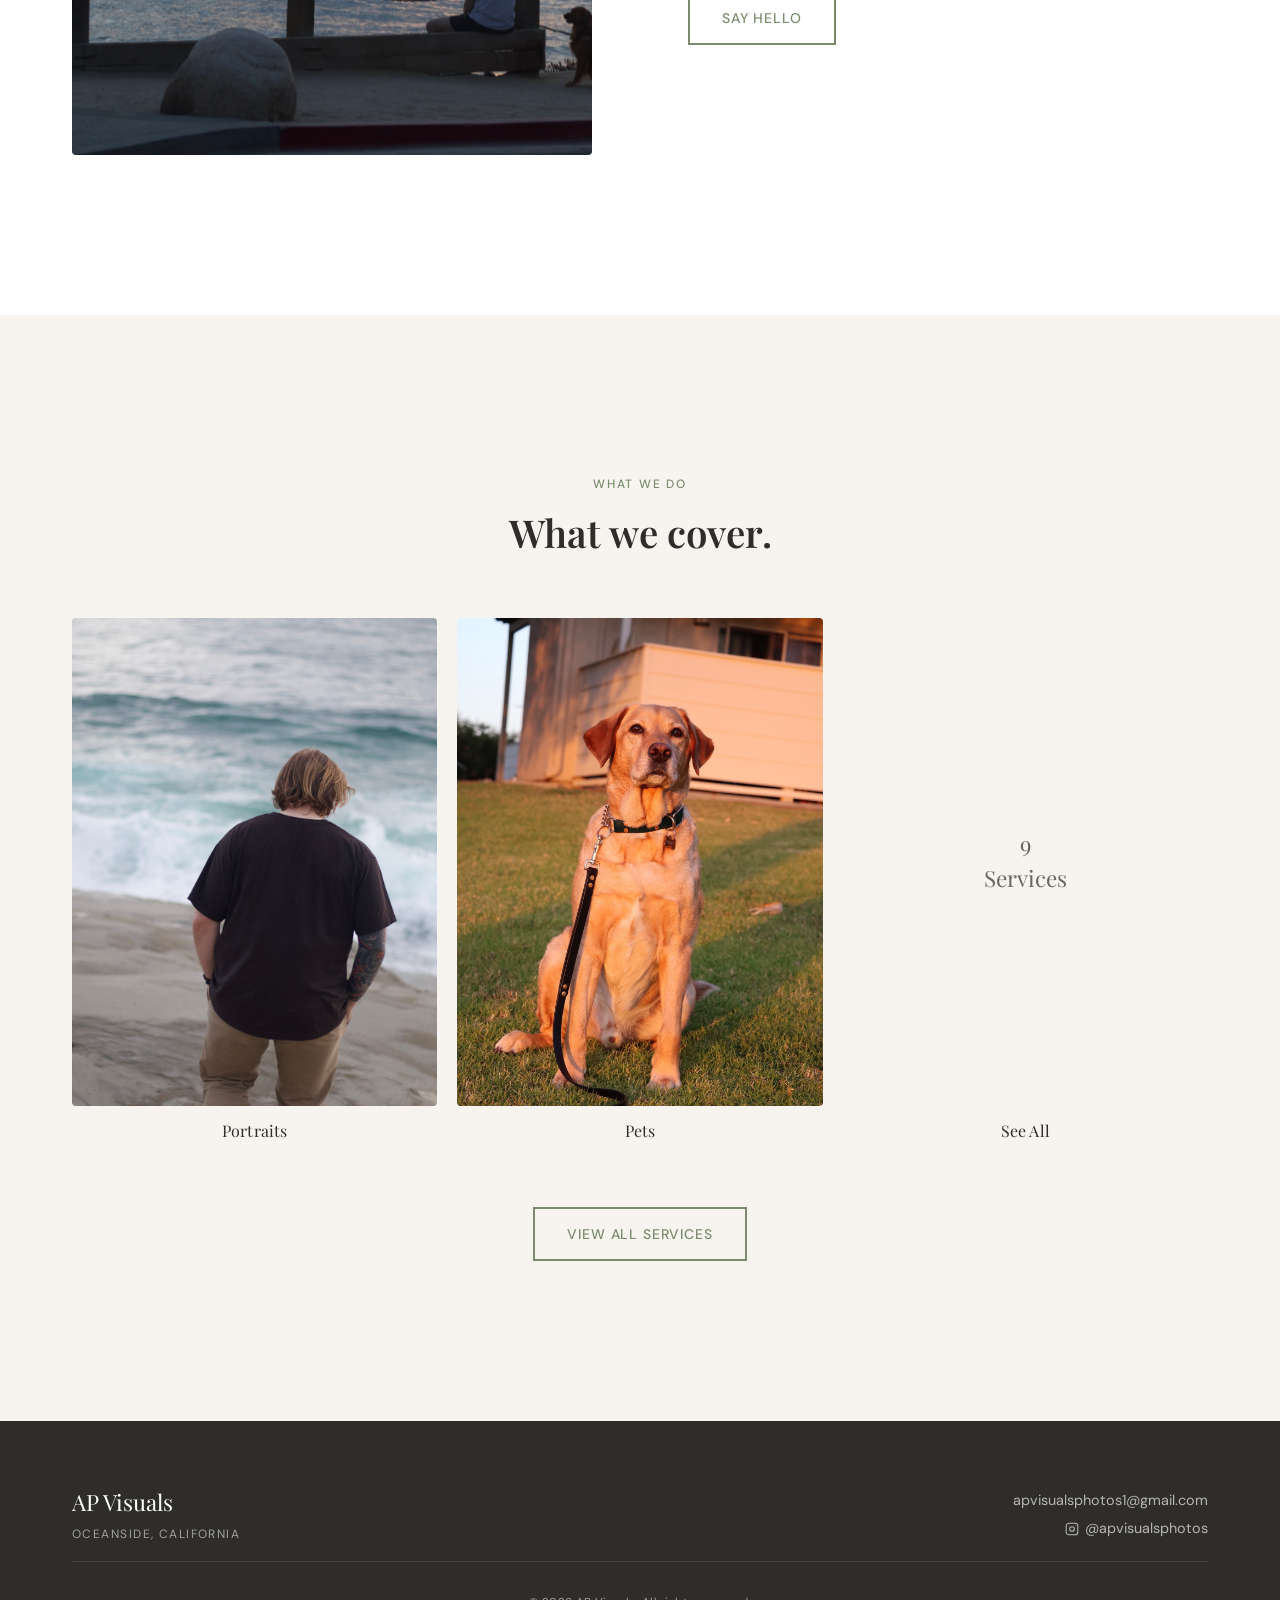
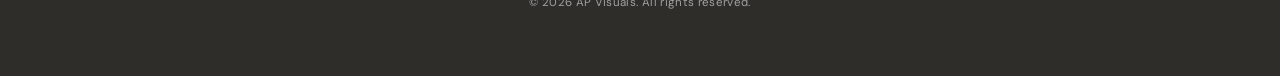
==== commit 003247d8: "Replace generic AI-sounding copy with minimal, direct language Co-Authored-By: Claude Sonnet 4.6 <no" ====
--- a/index.html
+++ b/index.html
@@ -42,8 +42,8 @@
     <div class="hero__overlay"></div>
     <div class="hero__content">
       <p class="hero__eyebrow">Oceanside, California</p>
-      <h1 class="hero__title">Moments Worth<br><em>Remembering</em></h1>
-      <p class="hero__sub">Authentic, heartfelt photography for every chapter of life.</p>
+      <h1 class="hero__title">Photos worth<br><em>keeping.</em></h1>
+      <p class="hero__sub">Portraits, couples, families, pets, and more.</p>
       <a href="contact.html" class="btn btn--light">Book a Session</a>
     </div>
     <a href="#about" class="hero__scroll" aria-label="Scroll down">
@@ -69,7 +69,7 @@
       </div>
       <div class="about__text fade-in">
         <p class="section-eyebrow">About Us</p>
-        <h2>Two people, one lens, a thousand stories.</h2>
+        <h2>Just getting started.</h2>
         <p>We're Paul and Aliyah, a husband-and-wife duo based in Oceanside, CA, just starting out in photography and genuinely loving every minute of it. We picked up the camera because we believe moments worth keeping deserve more than a phone snap.</p>
         <p>We're building our portfolio and keeping our prices accessible while we grow. If you want authentic, heartfelt photos and don't mind working with a team that's early in the journey, we'd love to shoot with you.</p>
         <a href="contact.html" class="btn btn--outline">Say Hello</a>
@@ -82,7 +82,7 @@
     <div class="container">
       <div class="section-header fade-in">
         <p class="section-eyebrow">What We Do</p>
-        <h2>Every milestone deserves to be captured.</h2>
+        <h2>What we cover.</h2>
       </div>
 
       <div class="services-teaser__grid">
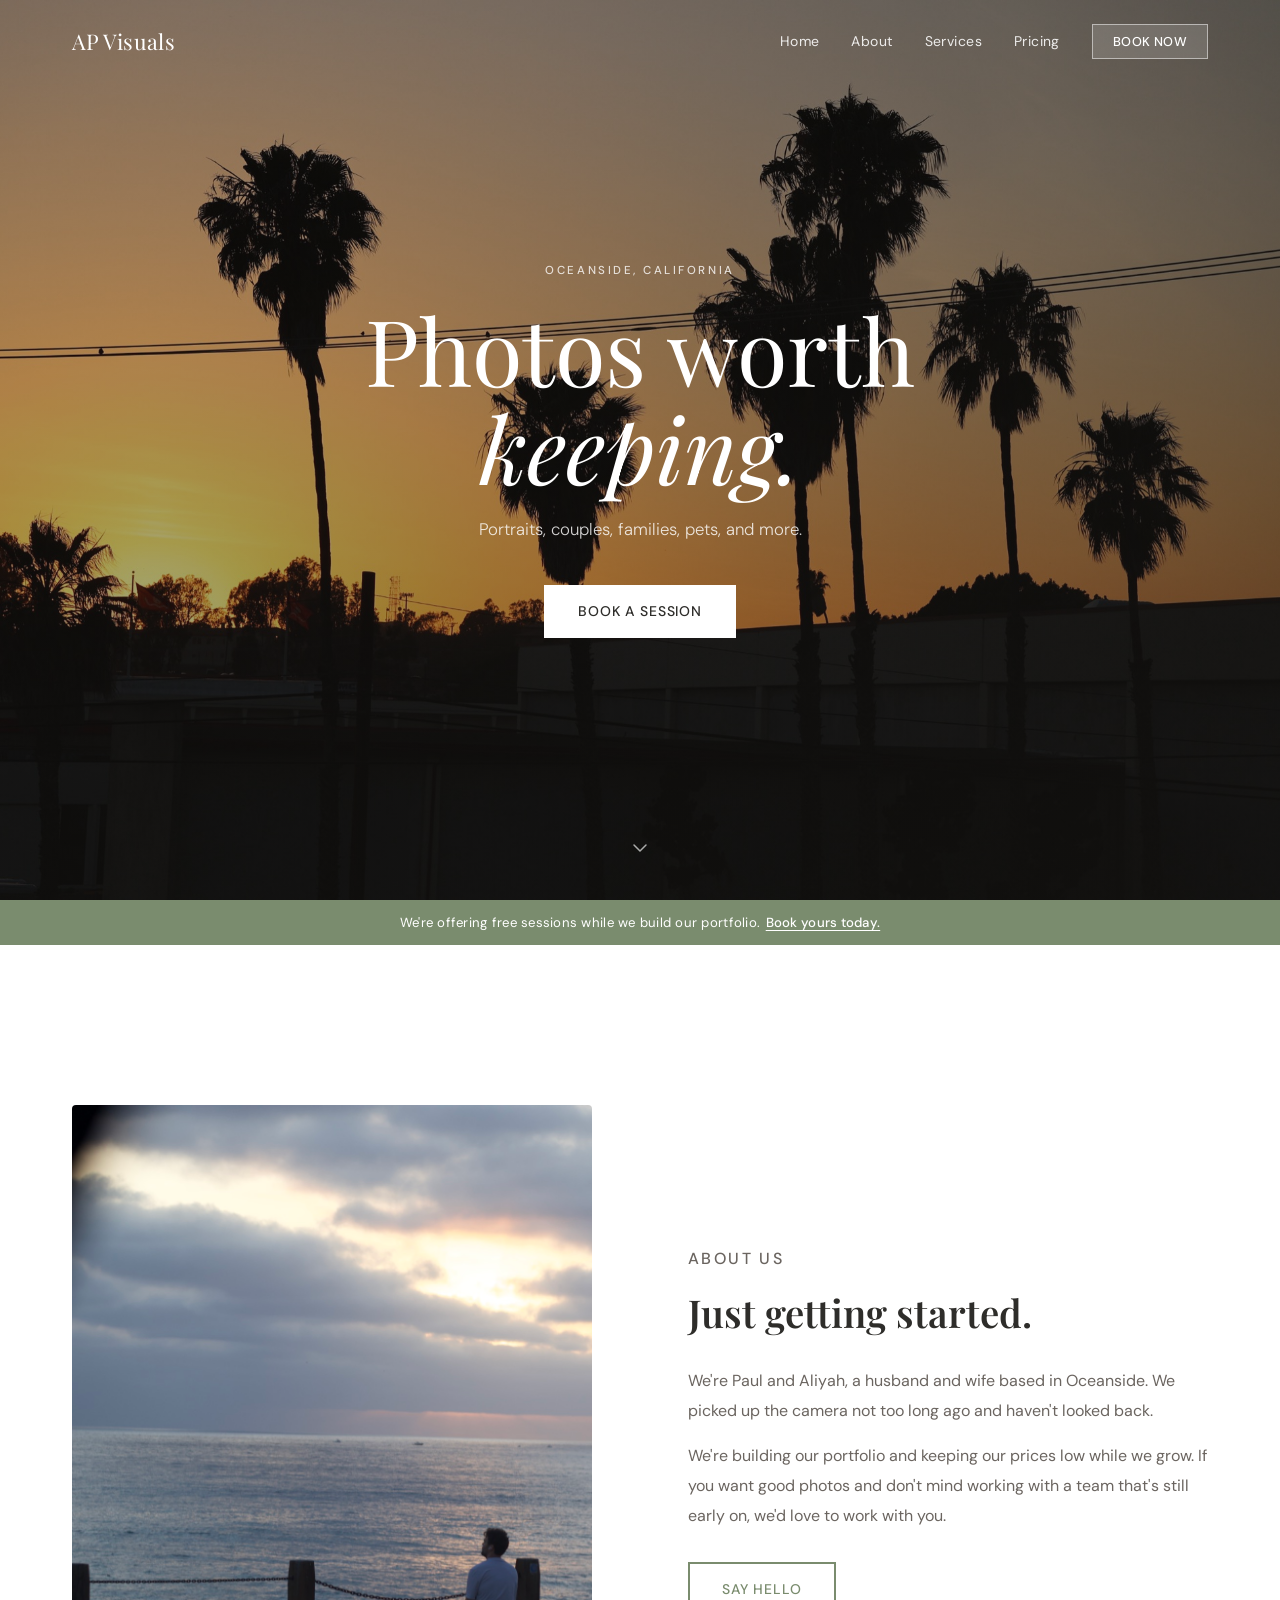
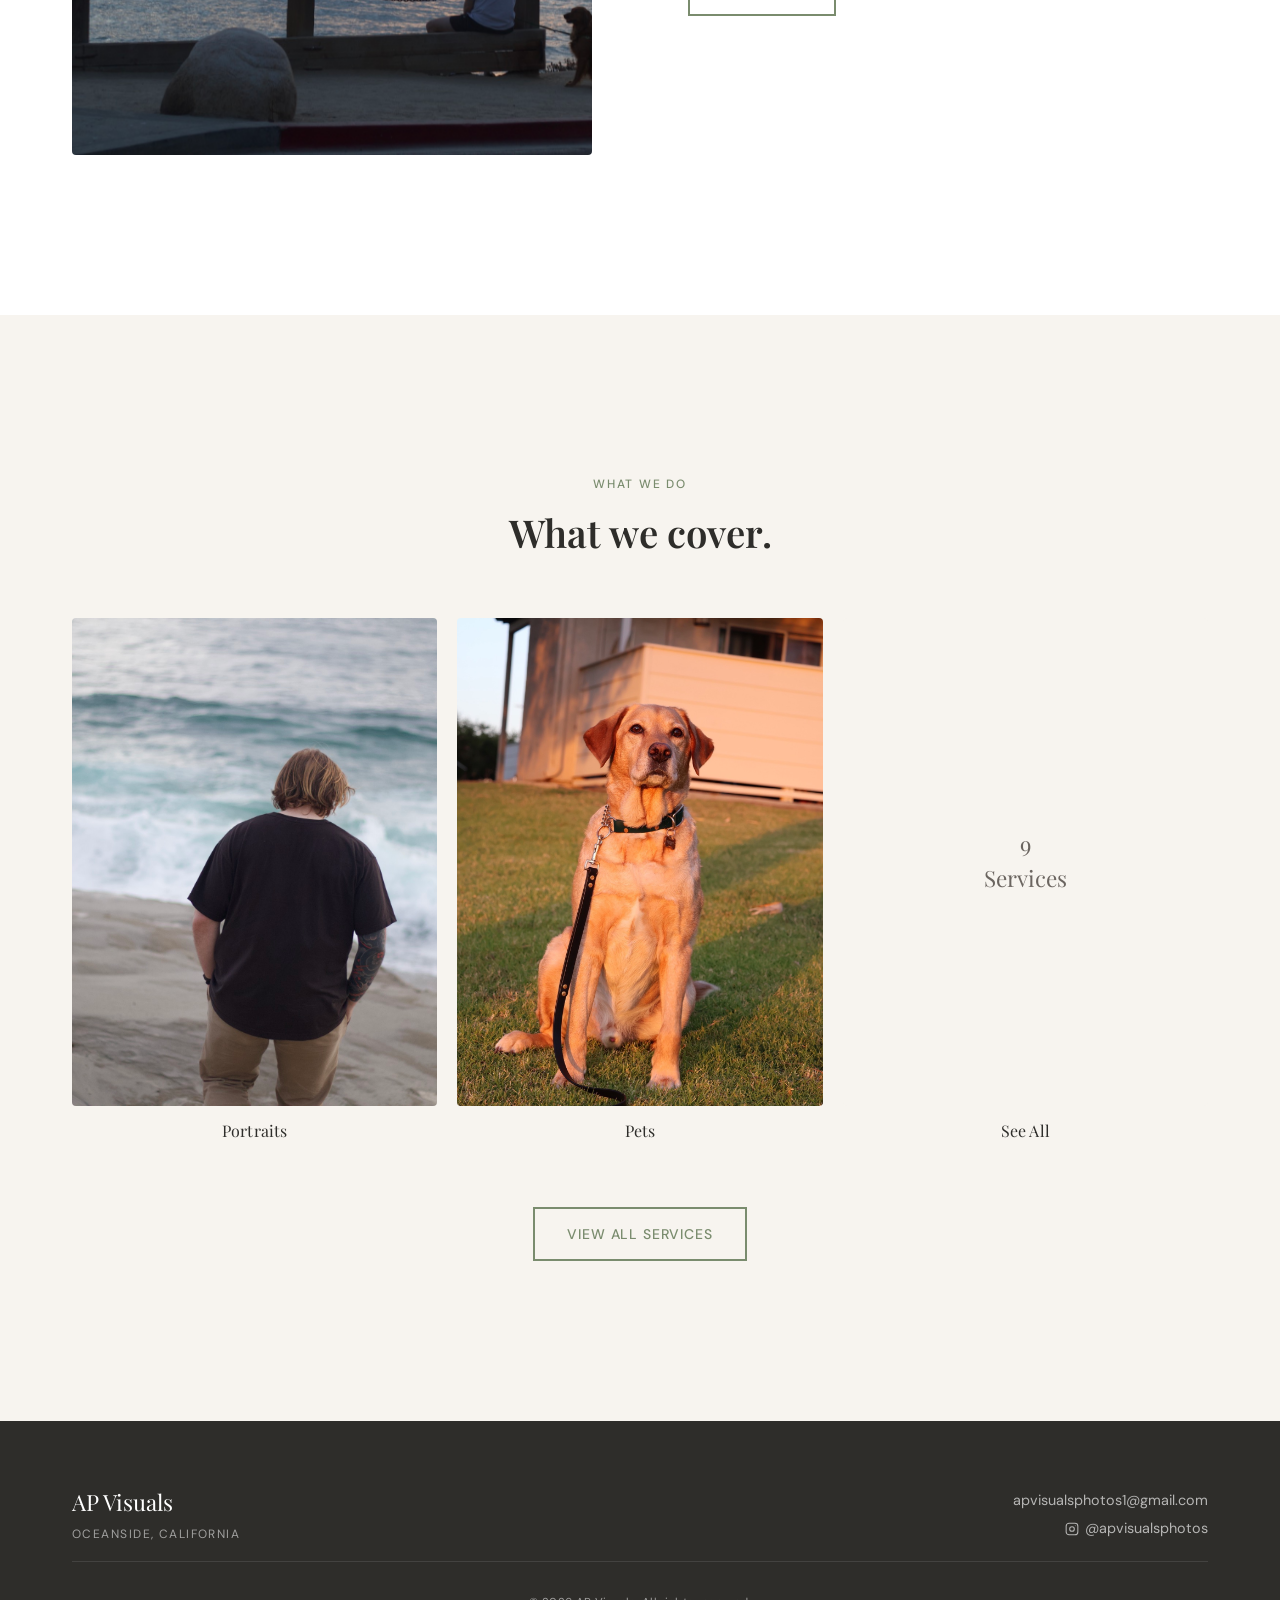
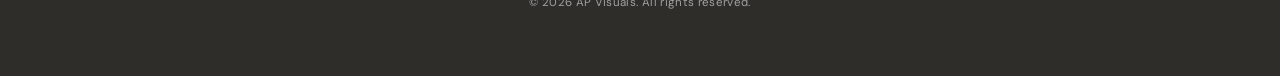
==== commit 34df4eac: "Rewrite About section copy to sound more natural and direct Co-Authored-By: Claude Sonnet 4.6 <norep" ====
--- a/index.html
+++ b/index.html
@@ -70,8 +70,8 @@
       <div class="about__text fade-in">
         <p class="section-eyebrow">About Us</p>
         <h2>Just getting started.</h2>
-        <p>We're Paul and Aliyah, a husband-and-wife duo based in Oceanside, CA, just starting out in photography and genuinely loving every minute of it. We picked up the camera because we believe moments worth keeping deserve more than a phone snap.</p>
-        <p>We're building our portfolio and keeping our prices accessible while we grow. If you want authentic, heartfelt photos and don't mind working with a team that's early in the journey, we'd love to shoot with you.</p>
+        <p>We're Paul and Aliyah, a husband and wife based in Oceanside. We picked up the camera not too long ago and haven't looked back.</p>
+        <p>We're building our portfolio and keeping our prices low while we grow. If you want good photos and don't mind working with a team that's still early on, we'd love to work with you.</p>
         <a href="contact.html" class="btn btn--outline">Say Hello</a>
       </div>
     </div>
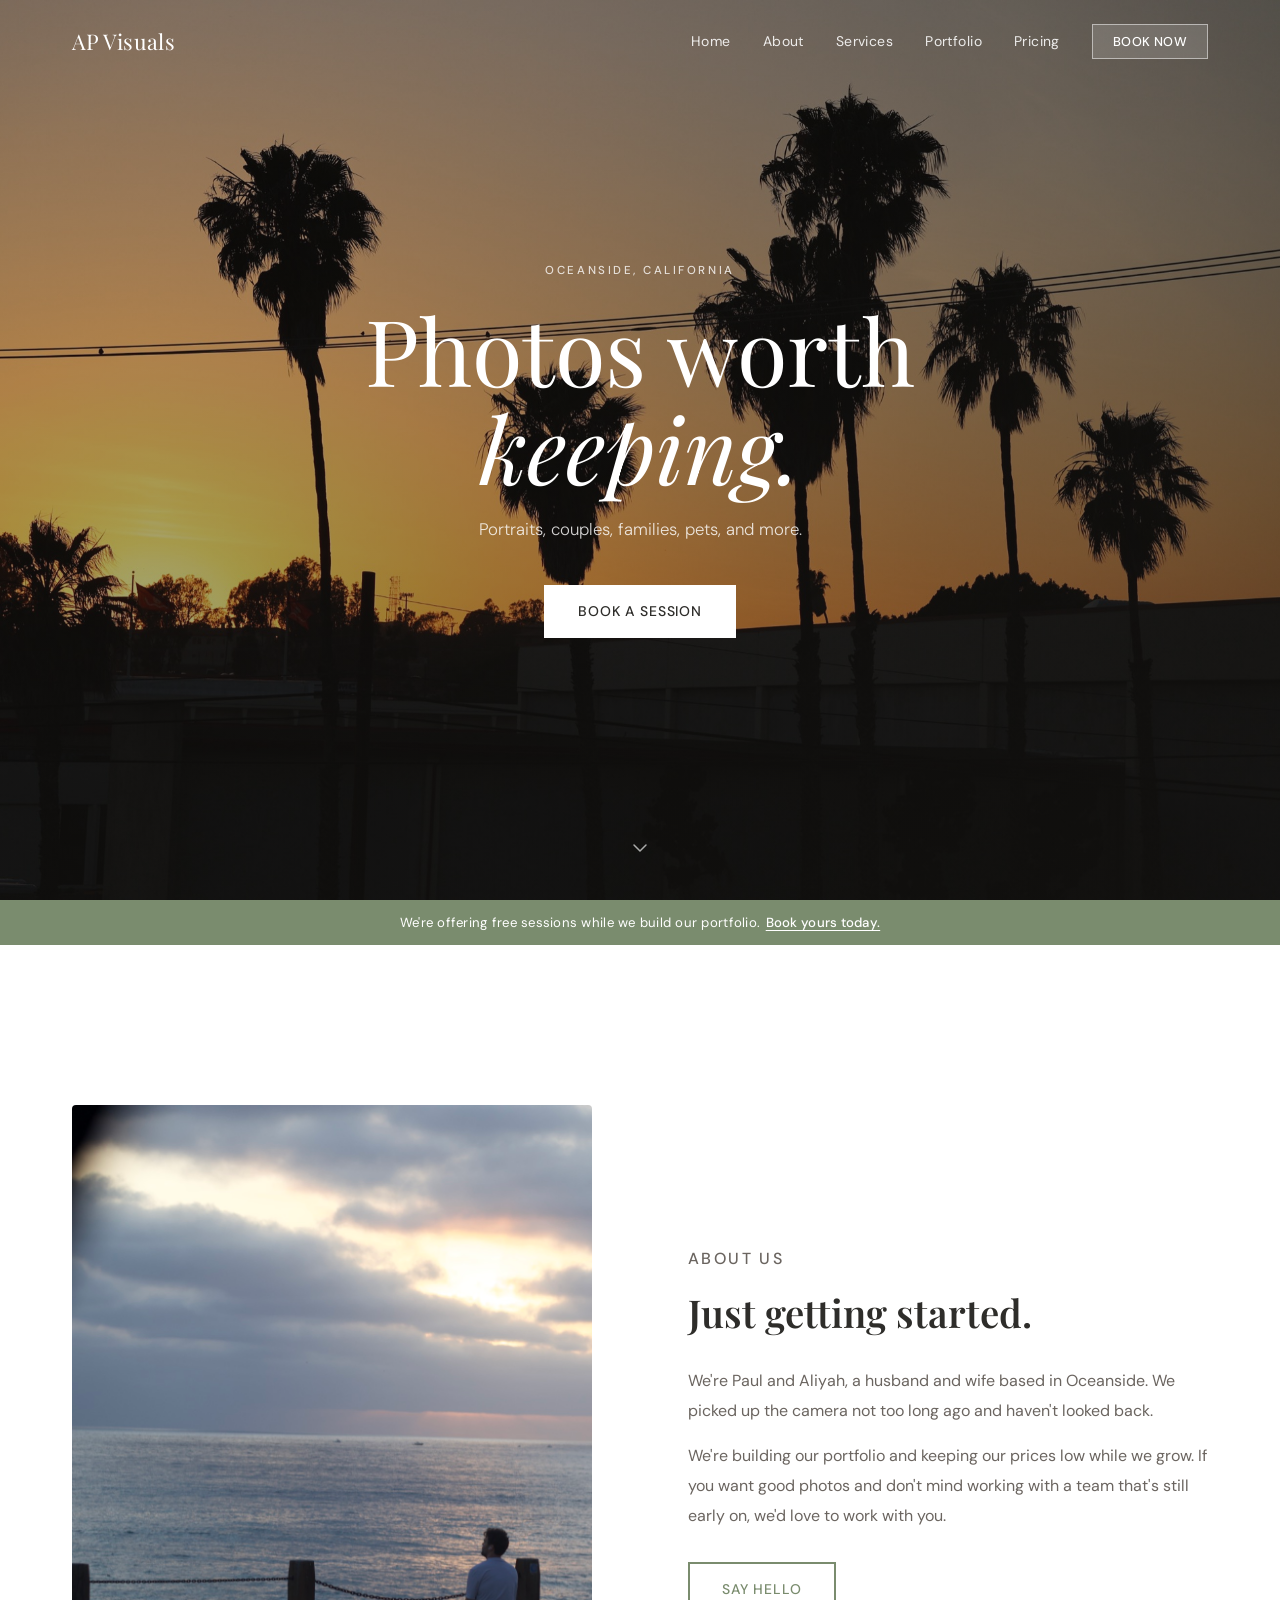
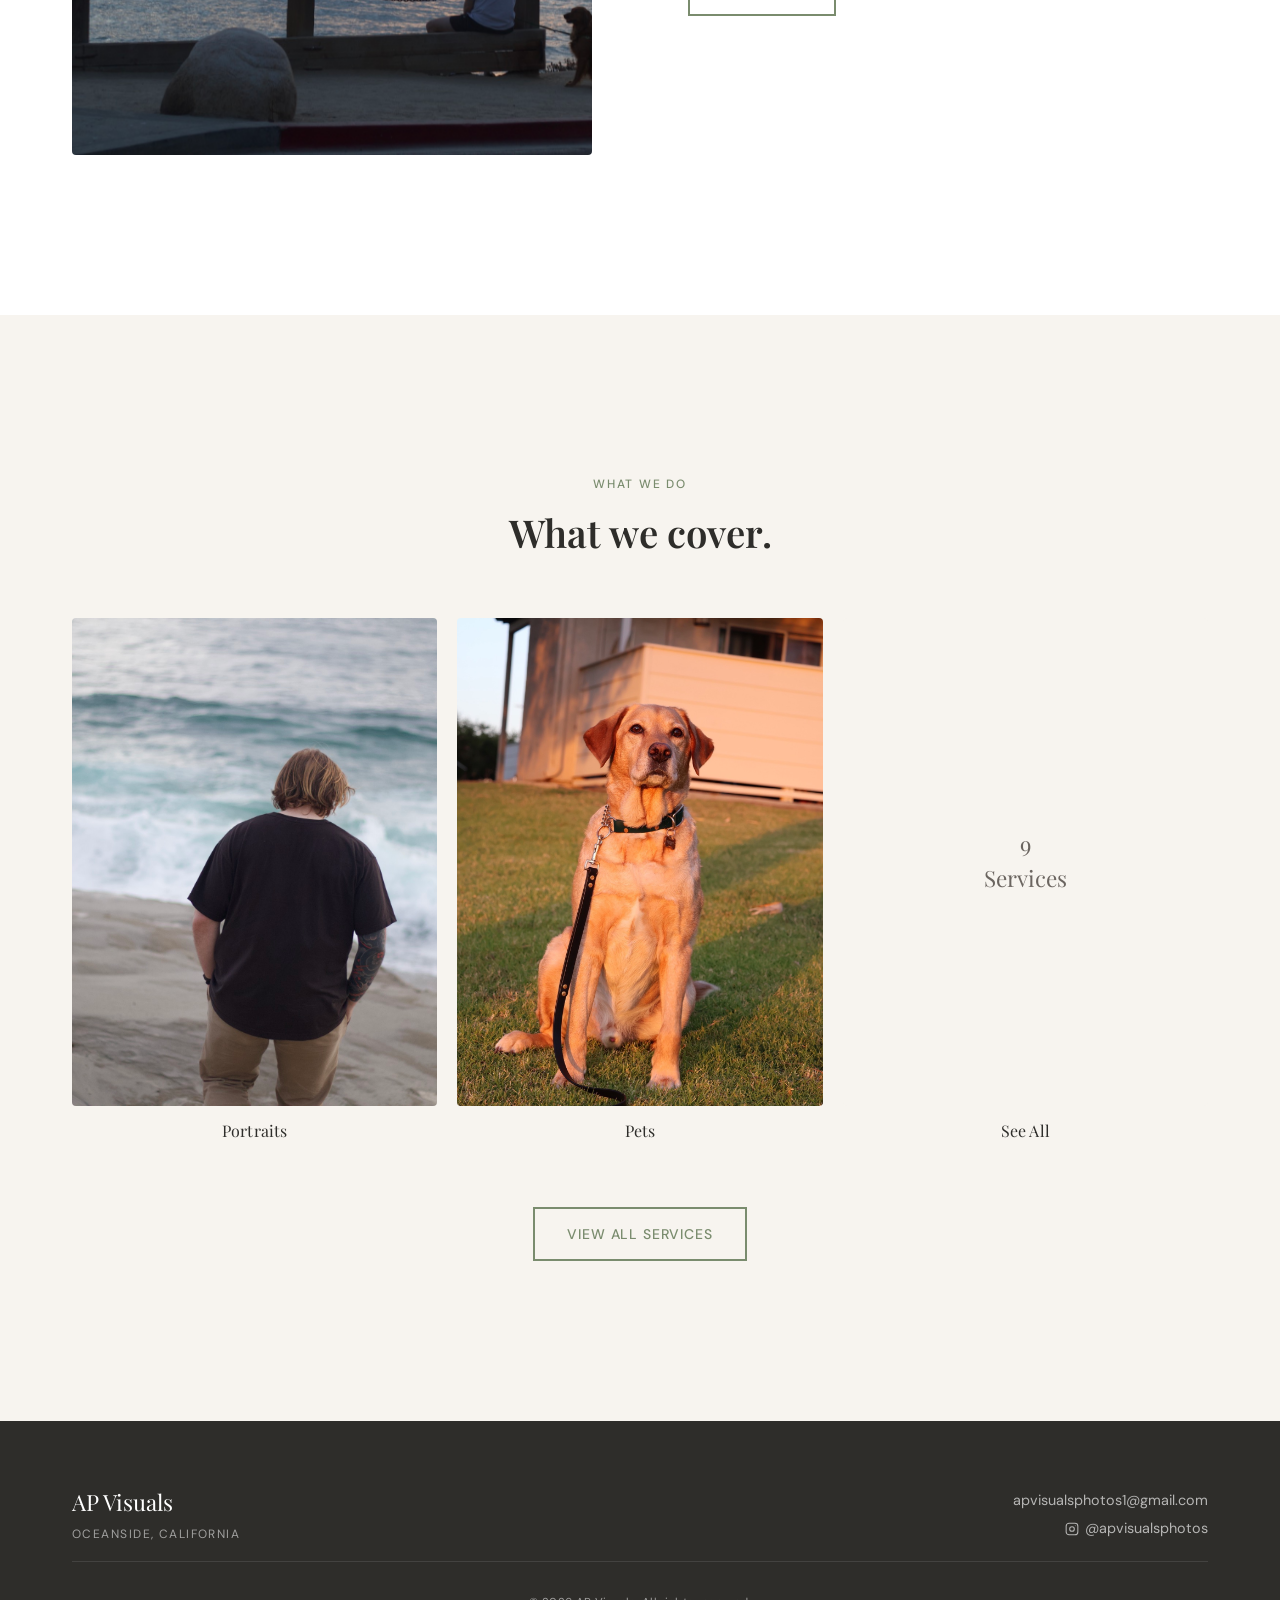
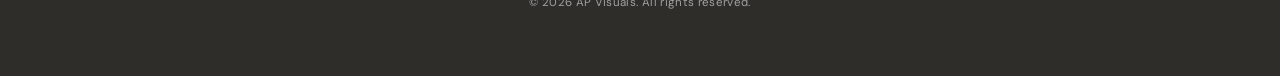
==== commit dcccd28a: "Add portfolio page with Jesse & Tat proposal session, update nav Co-Authored-By: Claude Sonnet 4.6 <" ====
--- a/index.html
+++ b/index.html
@@ -8,7 +8,7 @@
   <link rel="preconnect" href="https://fonts.googleapis.com">
   <link rel="preconnect" href="https://fonts.gstatic.com" crossorigin>
   <link href="https://fonts.googleapis.com/css2?family=Playfair+Display:ital,wght@0,400;0,600;1,400&family=DM+Sans:opsz,wght@9..40,300;9..40,400;9..40,500&display=swap" rel="stylesheet">
-  <link rel="stylesheet" href="css/styles.css?v=4">
+  <link rel="stylesheet" href="css/styles.css?v=5">
   <script>if ('scrollRestoration' in history) history.scrollRestoration = 'manual';</script>
 </head>
 <body>
@@ -24,6 +24,7 @@
         <li><a href="#home">Home</a></li>
         <li><a href="#about">About</a></li>
         <li><a href="services.html">Services</a></li>
+        <li><a href="portfolio.html">Portfolio</a></li>
         <li><a href="pricing.html">Pricing</a></li>
         <li><a href="contact.html" class="nav__cta">Book Now</a></li>
       </ul>
--- a/css/styles.css
+++ b/css/styles.css
@@ -359,6 +359,14 @@
   letter-spacing: 0.01em;
 }
 
+.service-card__desc {
+  font-size: 0.8rem;
+  color: var(--text-light);
+  text-align: center;
+  padding: 0.3rem 0.25rem 0;
+  line-height: 1.6;
+}
+
 /* CTA card */
 .service-card--cta .service-card__image {
   background: var(--bg-alt);
@@ -718,6 +726,35 @@
   color: var(--text-light);
   line-height: 1.8;
   margin-top: var(--space-sm);
+}
+
+.contact-steps {
+  list-style: none;
+  padding: 0;
+  margin-top: var(--space-md);
+  display: flex;
+  flex-direction: column;
+  gap: 0.6rem;
+  counter-reset: steps;
+}
+
+.contact-steps li {
+  counter-increment: steps;
+  display: flex;
+  align-items: baseline;
+  gap: 0.75rem;
+  font-size: 0.9rem;
+  color: var(--text-light);
+  line-height: 1.6;
+}
+
+.contact-steps li::before {
+  content: counter(steps);
+  font-family: var(--font-serif);
+  font-size: 0.75rem;
+  color: var(--accent);
+  min-width: 1rem;
+  flex-shrink: 0;
 }
 
 .contact-form {
@@ -981,3 +1018,47 @@
     gap: 0.875rem;
   }
 }
+
+/* ─── Portfolio ───────────────────────────────────── */
+.portfolio-section {
+  padding: var(--space-2xl) 0;
+}
+
+.portfolio-session {
+  margin-bottom: var(--space-lg);
+}
+
+.portfolio-session__title {
+  font-size: clamp(1.4rem, 2.5vw, 2rem);
+  margin-top: 0.4rem;
+}
+
+.portfolio-grid {
+  columns: 3;
+  column-gap: 0.75rem;
+}
+
+.portfolio-grid__item {
+  break-inside: avoid;
+  margin-bottom: 0.75rem;
+  border-radius: var(--radius);
+  overflow: hidden;
+}
+
+.portfolio-grid__item img {
+  height: auto;
+  object-fit: unset;
+  transition: transform 0.55s ease;
+}
+
+.portfolio-grid__item:hover img {
+  transform: scale(1.02);
+}
+
+@media (max-width: 768px) {
+  .portfolio-grid { columns: 2; }
+}
+
+@media (max-width: 480px) {
+  .portfolio-grid { columns: 1; }
+}
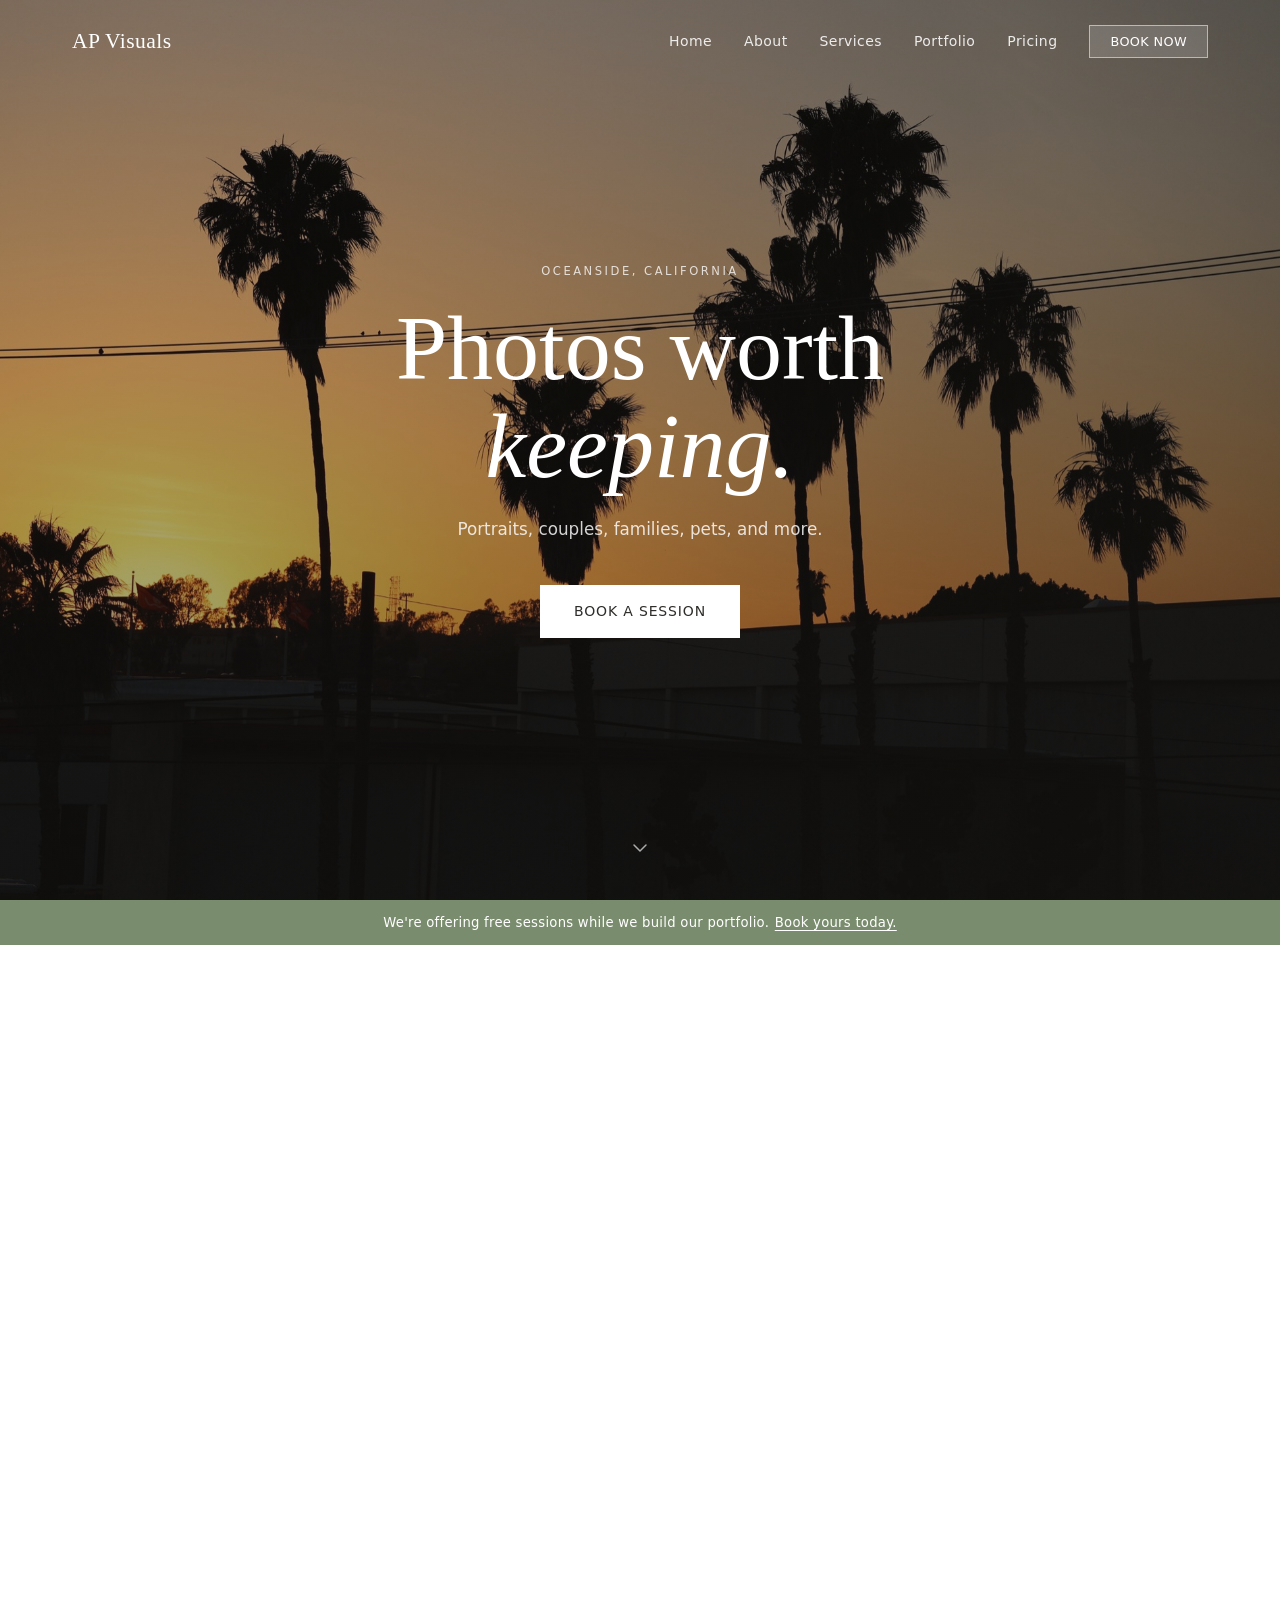
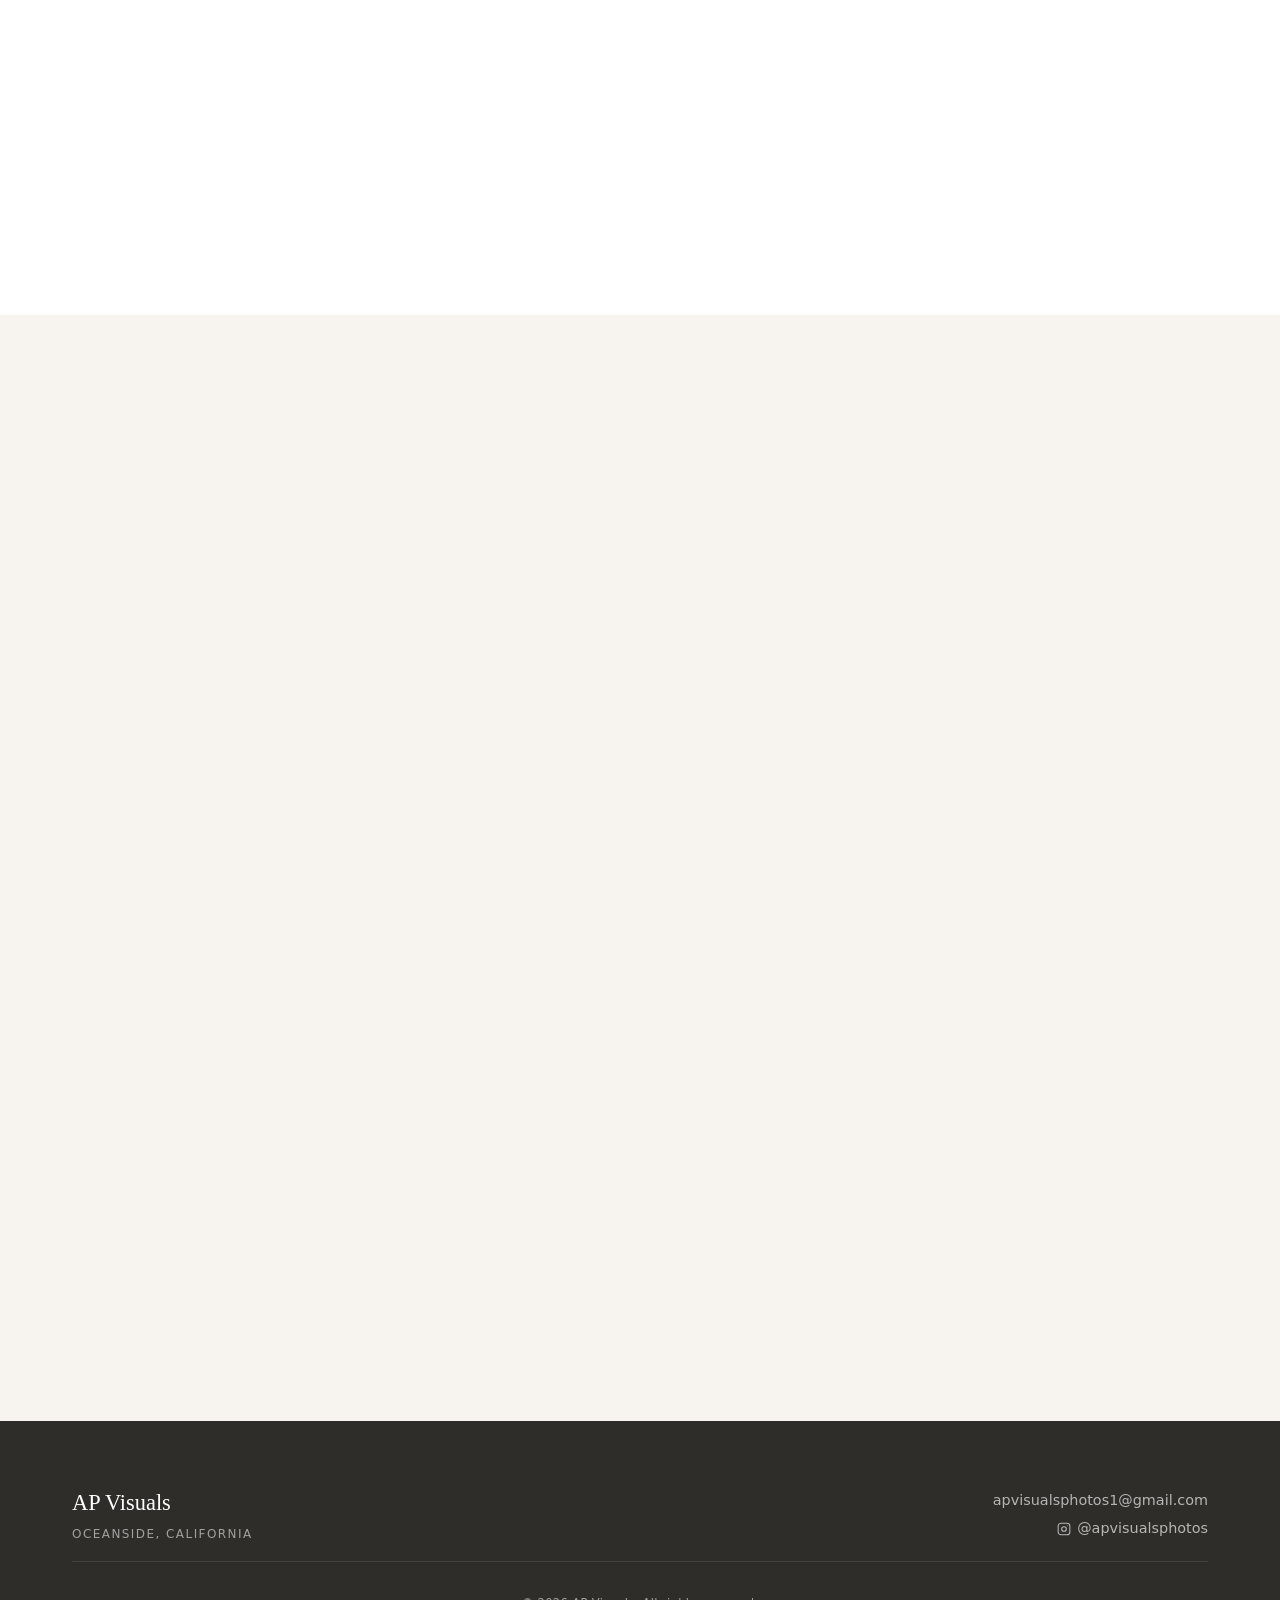
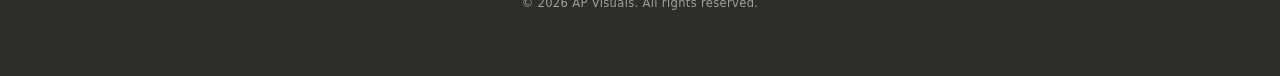
==== commit 702371ae: "Add CSP and referrer policy, move inline script and style to external files Co-Authored-By: Claude S" ====
--- a/index.html
+++ b/index.html
@@ -9,7 +9,8 @@
   <link rel="preconnect" href="https://fonts.gstatic.com" crossorigin>
   <link href="https://fonts.googleapis.com/css2?family=Playfair+Display:ital,wght@0,400;0,600;1,400&family=DM+Sans:opsz,wght@9..40,300;9..40,400;9..40,500&display=swap" rel="stylesheet">
   <link rel="stylesheet" href="css/styles.css?v=5">
-  <script>if ('scrollRestoration' in history) history.scrollRestoration = 'manual';</script>
+  <meta http-equiv="Content-Security-Policy" content="default-src 'self'; script-src 'self'; style-src 'self' https://fonts.googleapis.com; font-src 'self' https://fonts.gstatic.com; img-src 'self' data:; connect-src 'self' https://formspree.io;">
+  <meta name="referrer" content="strict-origin-when-cross-origin">
 </head>
 <body>
 
--- a/css/styles.css
+++ b/css/styles.css
@@ -1019,6 +1019,8 @@
   }
 }
 
+.services-teaser__cta--spaced { margin-top: var(--space-lg); }
+
 /* ─── Portfolio ───────────────────────────────────── */
 .portfolio-section {
   padding: var(--space-2xl) 0;
